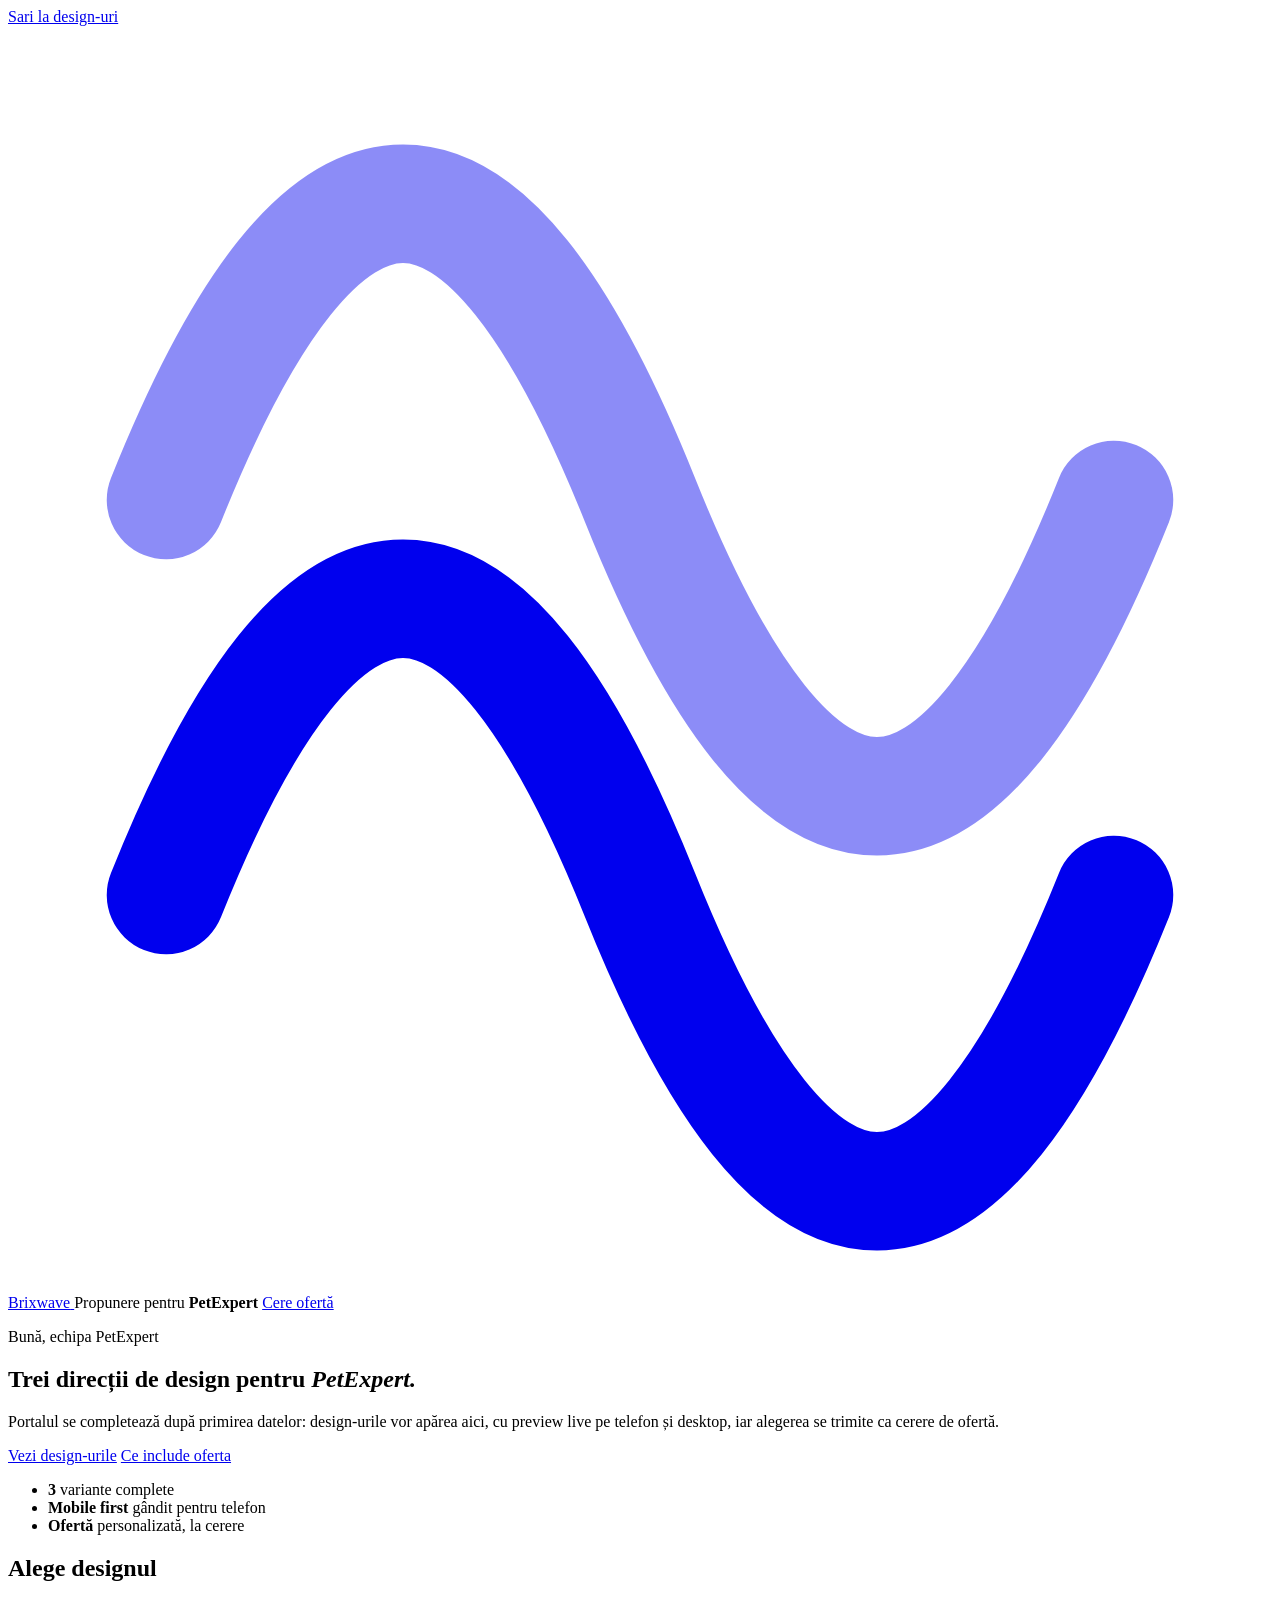
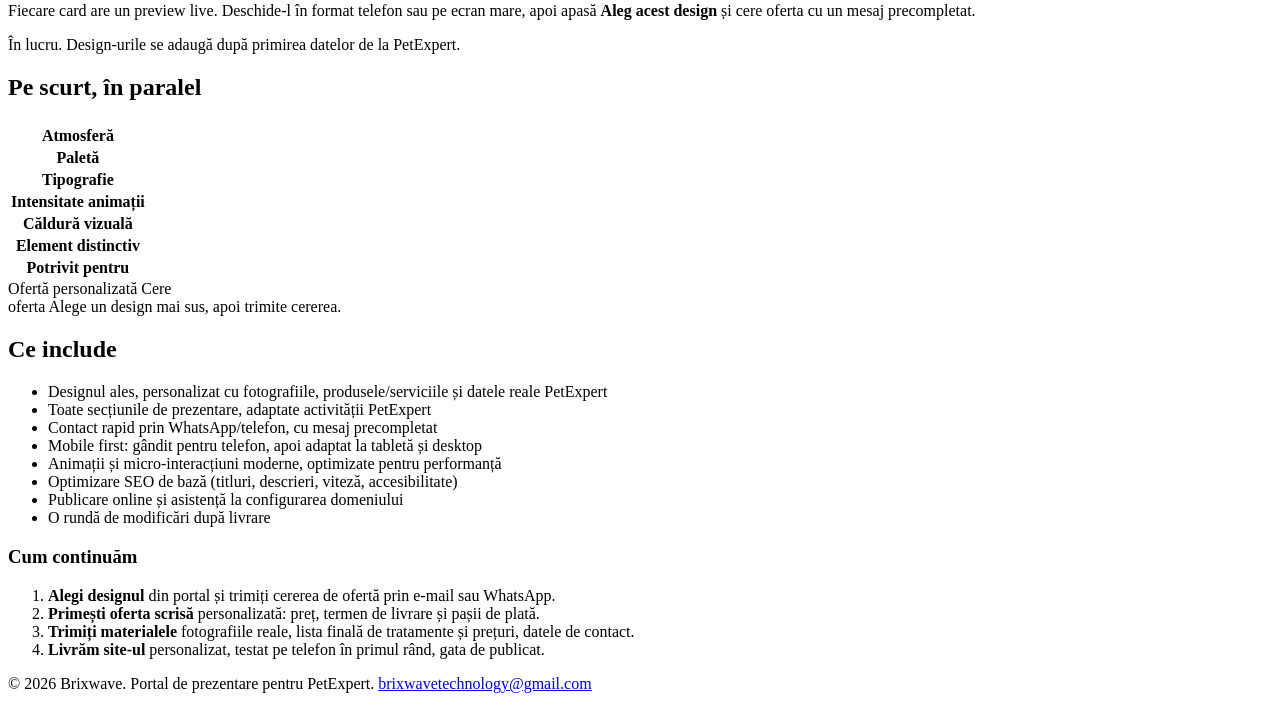
==== index.html @ af864ef1 "Schelet portal Brixwave × PetExpert Co-Authored-By: Claude Fable 5.1 <noreply@anthropic.com> Claude-" ====
<!DOCTYPE html>
<html lang="ro">
<head>
<meta charset="utf-8">
<meta name="viewport" content="width=device-width, initial-scale=1, viewport-fit=cover">
<title>Brixwave × PetExpert — alege designul</title>
<meta name="description" content="Portal Brixwave: propuneri de design pentru site-ul PetExpert. Alege varianta preferată și cere oferta.">
<meta name="theme-color" content="#0b0d12">
<meta name="robots" content="noindex">
<link rel="preconnect" href="https://fonts.googleapis.com">
<link rel="preconnect" href="https://fonts.gstatic.com" crossorigin>
<link href="https://fonts.googleapis.com/css2?family=Syne:wght@500;600;700;800&family=Geist:wght@300;400;500;600&display=swap" rel="stylesheet">
<link rel="stylesheet" href="assets/brixwave.css">
</head>
<body>
<a class="skip" href="#designs">Sari la design-uri</a>

<header class="hdr">
  <a class="logo" href="#" aria-label="Brixwave">
    <svg class="logo__mark" viewBox="0 0 32 32" aria-hidden="true"><path d="M4 22c4-10 8-10 12 0s8 10 12 0" fill="none" stroke="currentColor" stroke-width="3" stroke-linecap="round"/><path d="M4 12c4-10 8-10 12 0s8 10 12 0" fill="none" stroke="currentColor" stroke-width="3" stroke-linecap="round" opacity=".45"/></svg>
    <span>Brixwave</span>
  </a>
  <span class="hdr__for">Propunere pentru <b>PetExpert</b></span>
  <a class="hdr__price" href="#oferta">Cere ofertă</a>
</header>

<main>
  <section class="hero">
    <div class="hero__bg" aria-hidden="true"></div>
    <p class="hero__hello reveal">Bună, echipa PetExpert</p>
    <h1 class="hero__title">
      <span class="lm"><span>Trei direcții de design</span></span>
      <span class="lm"><span>pentru <em>PetExpert.</em></span></span>
    </h1>
    <p class="hero__lead reveal">Portalul se completează după primirea datelor: design-urile vor apărea aici, cu preview live pe telefon și desktop, iar alegerea se trimite ca cerere de ofertă.</p>
    <div class="hero__cta reveal">
      <a class="btn btn--primary" href="#designs">Vezi design-urile</a>
      <a class="btn" href="#oferta">Ce include oferta</a>
    </div>
    <ul class="hero__facts reveal">
      <li><b>3</b> variante complete</li>
      <li><b>Mobile first</b> gândit pentru telefon</li>
      <li><b>Ofertă</b> personalizată, la cerere</li>
    </ul>
  </section>

  <section class="designs" id="designs">
    <div class="sec-head">
      <h2>Alege designul</h2>
      <p>Fiecare card are un preview live. Deschide-l în format telefon sau pe ecran mare, apoi apasă <b>Aleg acest design</b> și cere oferta cu un mesaj precompletat.</p>
    </div>
    <div class="cards" id="cards"></div>
    <p class="designs__note">În lucru. Design-urile se adaugă după primirea datelor de la PetExpert.</p>
  </section>

  <section class="compare" id="comparatie">
    <div class="sec-head">
      <h2>Pe scurt, în paralel</h2>
    </div>
    <div class="table-wrap">
      <table class="tbl" id="compare-table"></table>
    </div>
  </section>

  <section class="offer" id="oferta">
    <div class="offer__card">
      <div class="offer__price">
        <span class="offer__label">Ofertă personalizată</span>
        <span class="offer__amount">Cere<br>oferta</span>
        <span class="offer__hint" id="offer-hint">Alege un design mai sus, apoi trimite cererea.</span>
      </div>
      <div class="offer__body">
        <h2>Ce include</h2>
        <ul class="offer__list" id="includes"></ul>
        <h3>Cum continuăm</h3>
        <ol class="offer__steps" id="steps"></ol>
      </div>
    </div>
  </section>
</main>

<footer class="ftr">
  <span>© <span id="year"></span> Brixwave. Portal de prezentare pentru PetExpert.</span>
  <a id="footer-mail" href="#"></a>
</footer>

<!-- Preview overlay -->
<div class="viewer" id="viewer" hidden role="dialog" aria-modal="true" aria-labelledby="viewer-title">
  <div class="viewer__bar">
    <div class="viewer__title" id="viewer-title"></div>
    <div class="viewer__devices" role="group" aria-label="Dispozitiv">
      <button class="seg is-on" data-device="desktop">Desktop</button>
      <button class="seg" data-device="mobile">Telefon</button>
    </div>
    <div class="viewer__actions">
      <a class="btn btn--sm" id="viewer-open" href="#" target="_blank" rel="noopener">Deschide în tab nou</a>
      <button class="btn btn--sm btn--primary" id="viewer-choose">Aleg acest design</button>
      <button class="iconbtn" id="viewer-close" aria-label="Închide previzualizarea">×</button>
    </div>
  </div>
  <div class="viewer__stage" id="viewer-stage"><iframe id="viewer-frame" title="Previzualizare design"></iframe></div>
</div>

<!-- Choice modal -->
<div class="modal" id="modal" hidden role="dialog" aria-modal="true" aria-labelledby="modal-title">
  <div class="modal__card">
    <button class="iconbtn modal__close" id="modal-close" aria-label="Închide">×</button>
    <p class="modal__kicker-free">Ai ales</p>
    <h2 id="modal-title" class="modal__title"></h2>
    <p class="modal__desc" id="modal-desc"></p>
    <div class="modal__price">
      <span>Următorul pas</span>
      <b>Cere oferta</b>
      <span>Trimite cererea cu designul ales și primești oferta personalizată în cel mai scurt timp.</span>
    </div>
    <ul class="modal__list" id="modal-includes"></ul>
    <div class="modal__actions">
      <a class="btn btn--primary" id="modal-mail" href="#">Cere oferta pe e‑mail</a>
      <a class="btn" id="modal-wa" href="#" target="_blank" rel="noopener">Cere oferta pe WhatsApp</a>
    </div>
    <p class="modal__foot">Mesajul se completează automat cu designul ales. Poți schimba oricând alegerea înainte de a trimite cererea.</p>
  </div>
</div>

<script src="assets/brixwave.js"></script>
</body>
</html>
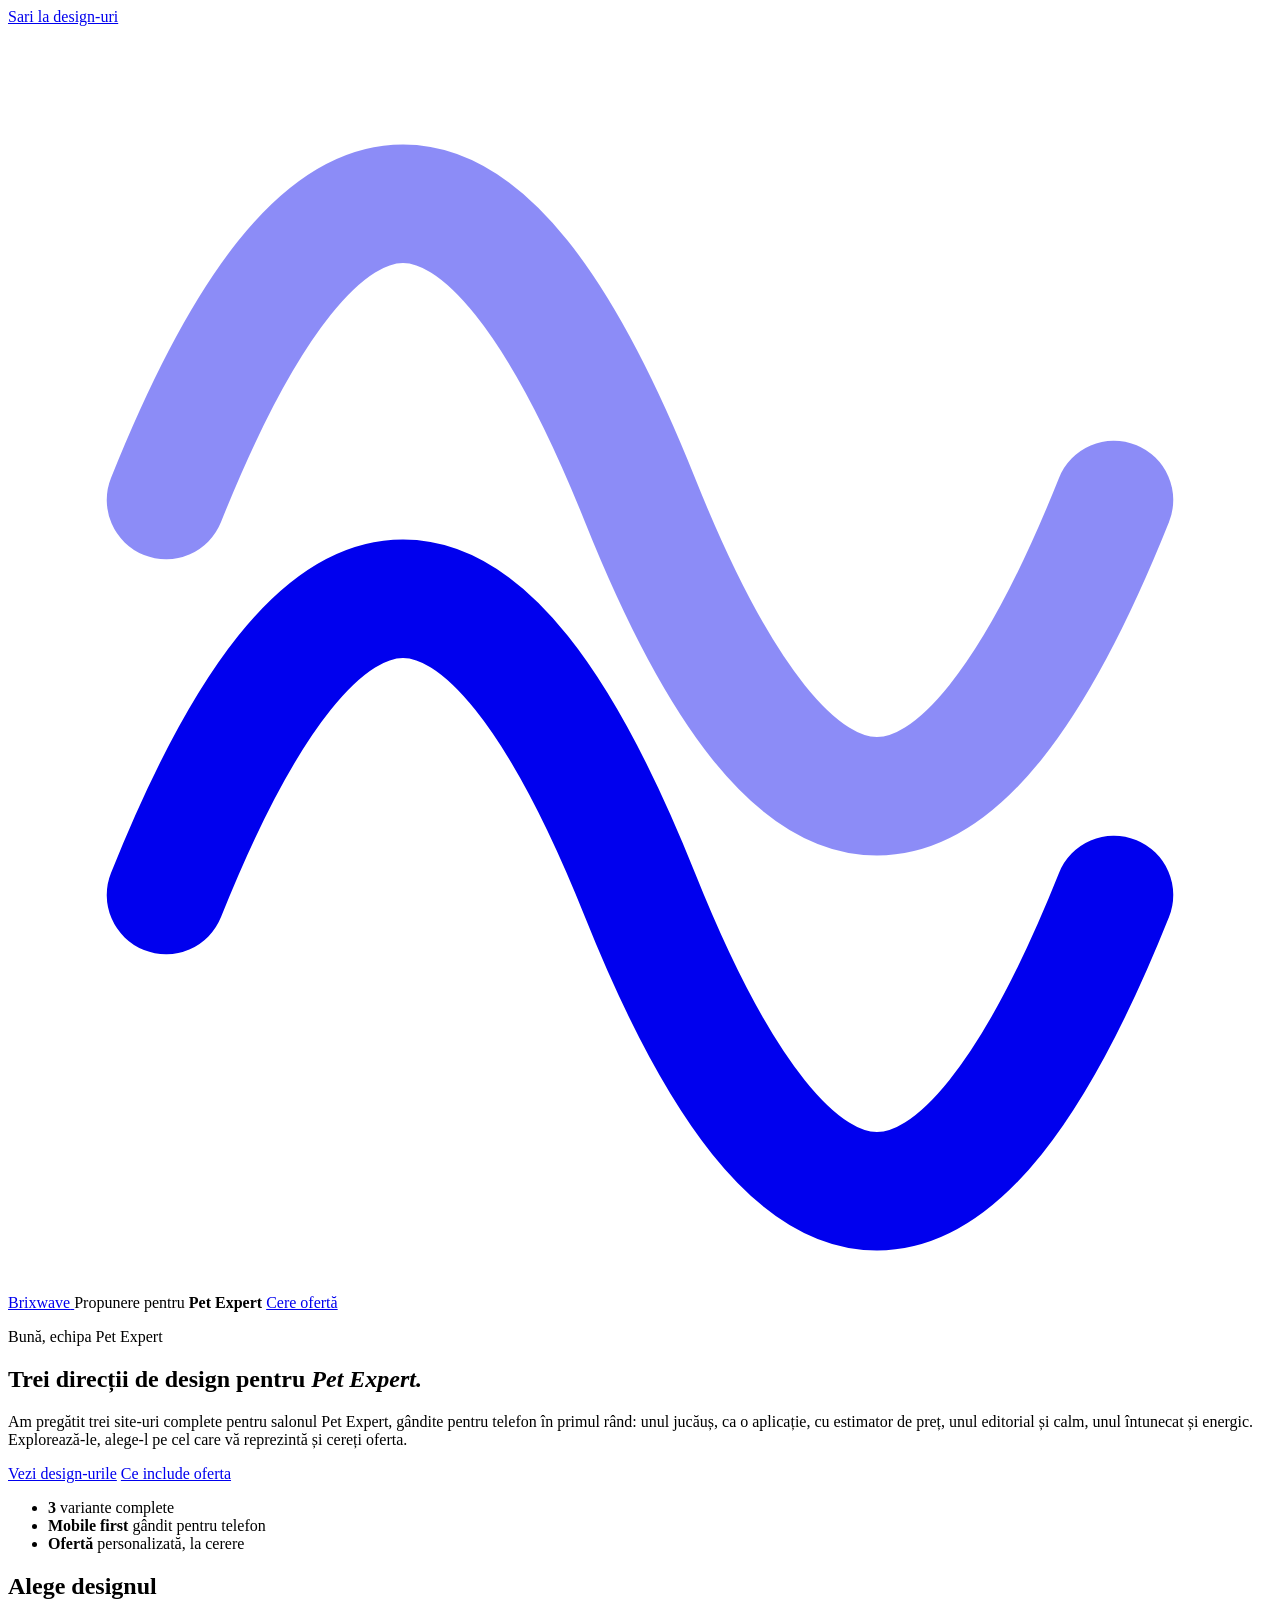
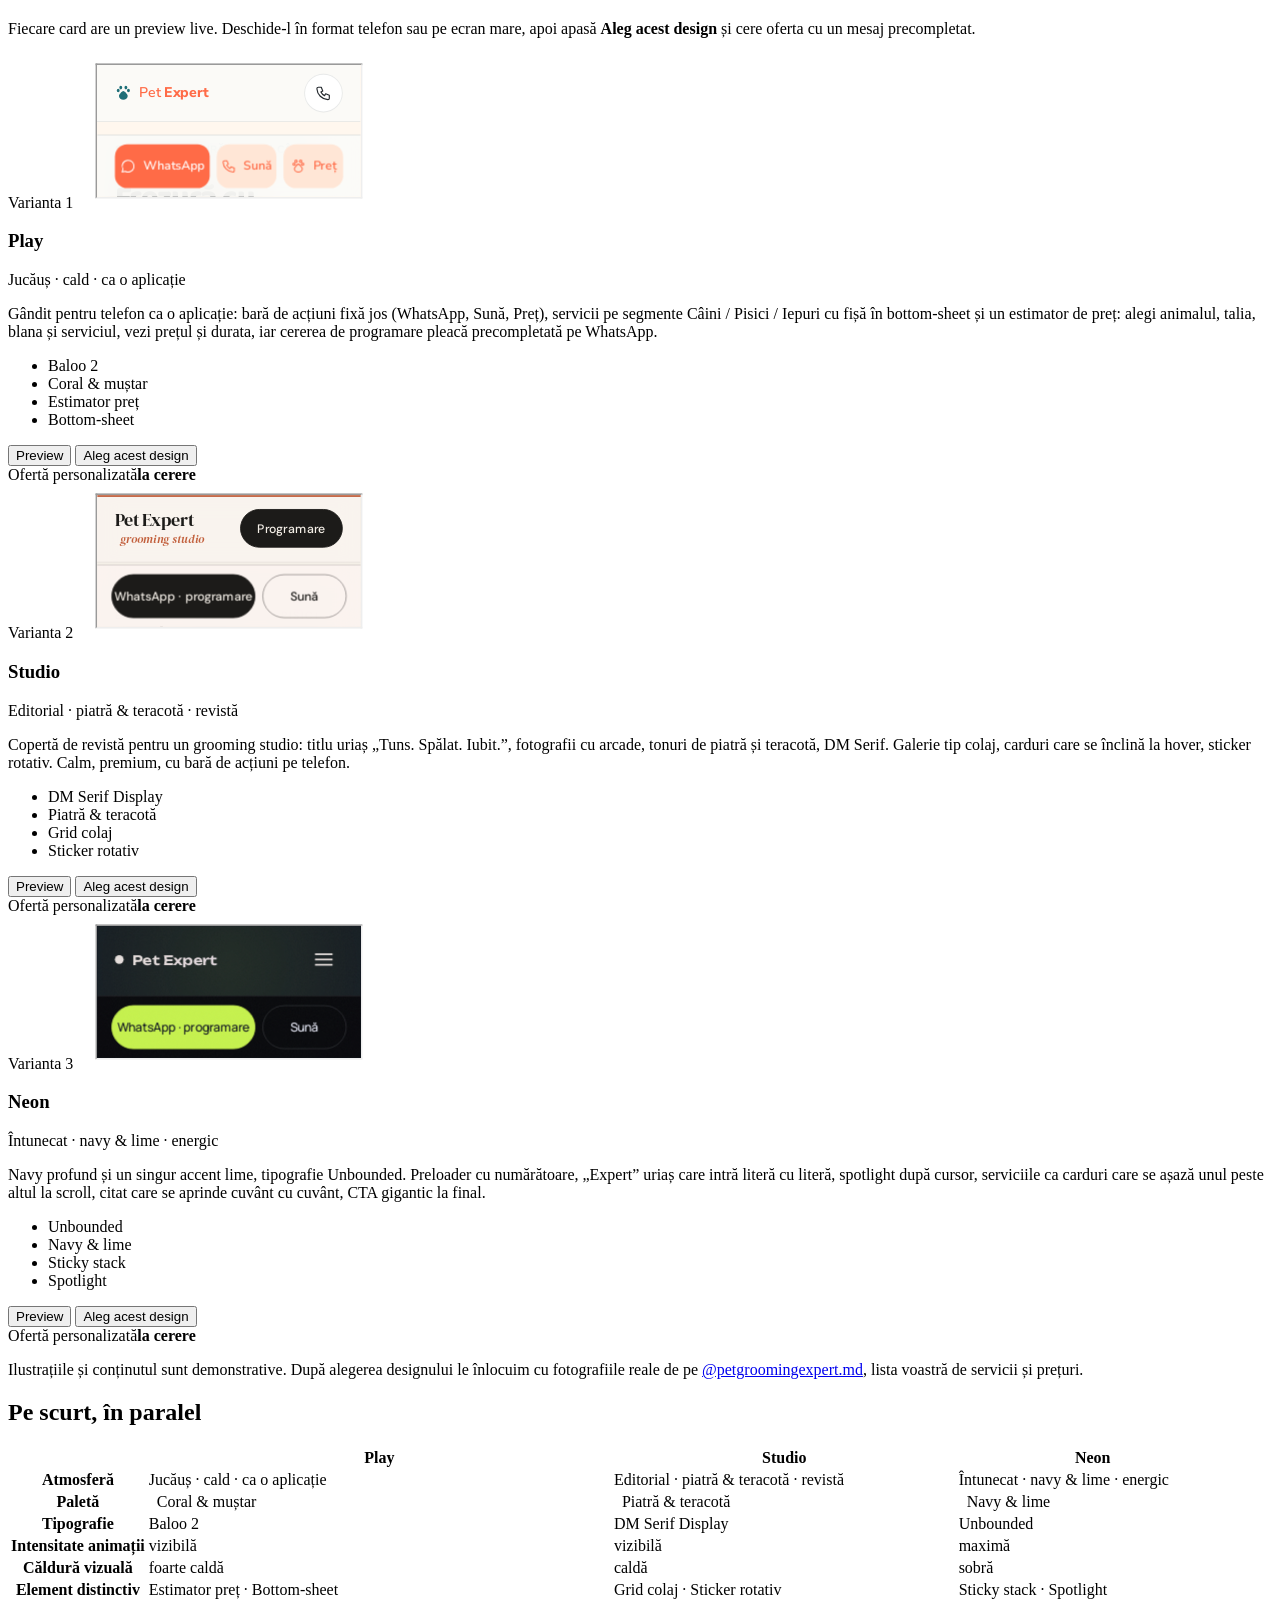
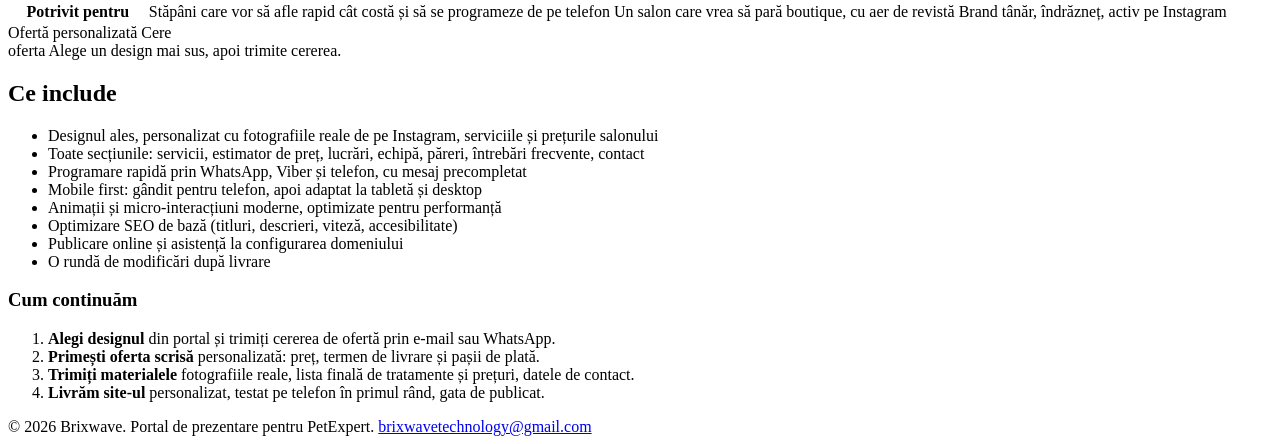
==== commit e3485529: "Portal Brixwave × Pet Expert cu 3 design-uri mobile-first - shared/petexpert-data.js: date de pe Ins" ====
--- a/index.html
+++ b/index.html
@@ -3,7 +3,7 @@
 <head>
 <meta charset="utf-8">
 <meta name="viewport" content="width=device-width, initial-scale=1, viewport-fit=cover">
-<title>Brixwave × PetExpert — alege designul</title>
+<title>Brixwave × Pet Expert — alege designul</title>
 <meta name="description" content="Portal Brixwave: propuneri de design pentru site-ul PetExpert. Alege varianta preferată și cere oferta.">
 <meta name="theme-color" content="#0b0d12">
 <meta name="robots" content="noindex">
@@ -20,19 +20,19 @@
     <svg class="logo__mark" viewBox="0 0 32 32" aria-hidden="true"><path d="M4 22c4-10 8-10 12 0s8 10 12 0" fill="none" stroke="currentColor" stroke-width="3" stroke-linecap="round"/><path d="M4 12c4-10 8-10 12 0s8 10 12 0" fill="none" stroke="currentColor" stroke-width="3" stroke-linecap="round" opacity=".45"/></svg>
     <span>Brixwave</span>
   </a>
-  <span class="hdr__for">Propunere pentru <b>PetExpert</b></span>
+  <span class="hdr__for">Propunere pentru <b>Pet Expert</b></span>
   <a class="hdr__price" href="#oferta">Cere ofertă</a>
 </header>
 
 <main>
   <section class="hero">
     <div class="hero__bg" aria-hidden="true"></div>
-    <p class="hero__hello reveal">Bună, echipa PetExpert</p>
+    <p class="hero__hello reveal">Bună, echipa Pet Expert</p>
     <h1 class="hero__title">
       <span class="lm"><span>Trei direcții de design</span></span>
-      <span class="lm"><span>pentru <em>PetExpert.</em></span></span>
+      <span class="lm"><span>pentru <em>Pet Expert.</em></span></span>
     </h1>
-    <p class="hero__lead reveal">Portalul se completează după primirea datelor: design-urile vor apărea aici, cu preview live pe telefon și desktop, iar alegerea se trimite ca cerere de ofertă.</p>
+    <p class="hero__lead reveal">Am pregătit trei site-uri complete pentru salonul Pet Expert, gândite pentru telefon în primul rând: unul jucăuș, ca o aplicație, cu estimator de preț, unul editorial și calm, unul întunecat și energic. Explorează-le, alege-l pe cel care vă reprezintă și cereți oferta.</p>
     <div class="hero__cta reveal">
       <a class="btn btn--primary" href="#designs">Vezi design-urile</a>
       <a class="btn" href="#oferta">Ce include oferta</a>
@@ -50,7 +50,7 @@
       <p>Fiecare card are un preview live. Deschide-l în format telefon sau pe ecran mare, apoi apasă <b>Aleg acest design</b> și cere oferta cu un mesaj precompletat.</p>
     </div>
     <div class="cards" id="cards"></div>
-    <p class="designs__note">În lucru. Design-urile se adaugă după primirea datelor de la PetExpert.</p>
+    <p class="designs__note">Ilustrațiile și conținutul sunt demonstrative. După alegerea designului le înlocuim cu fotografiile reale de pe <a href="https://www.instagram.com/petgroomingexpert.md/" target="_blank" rel="noopener">@petgroomingexpert.md</a>, lista voastră de servicii și prețuri.</p>
   </section>
 
   <section class="compare" id="comparatie">
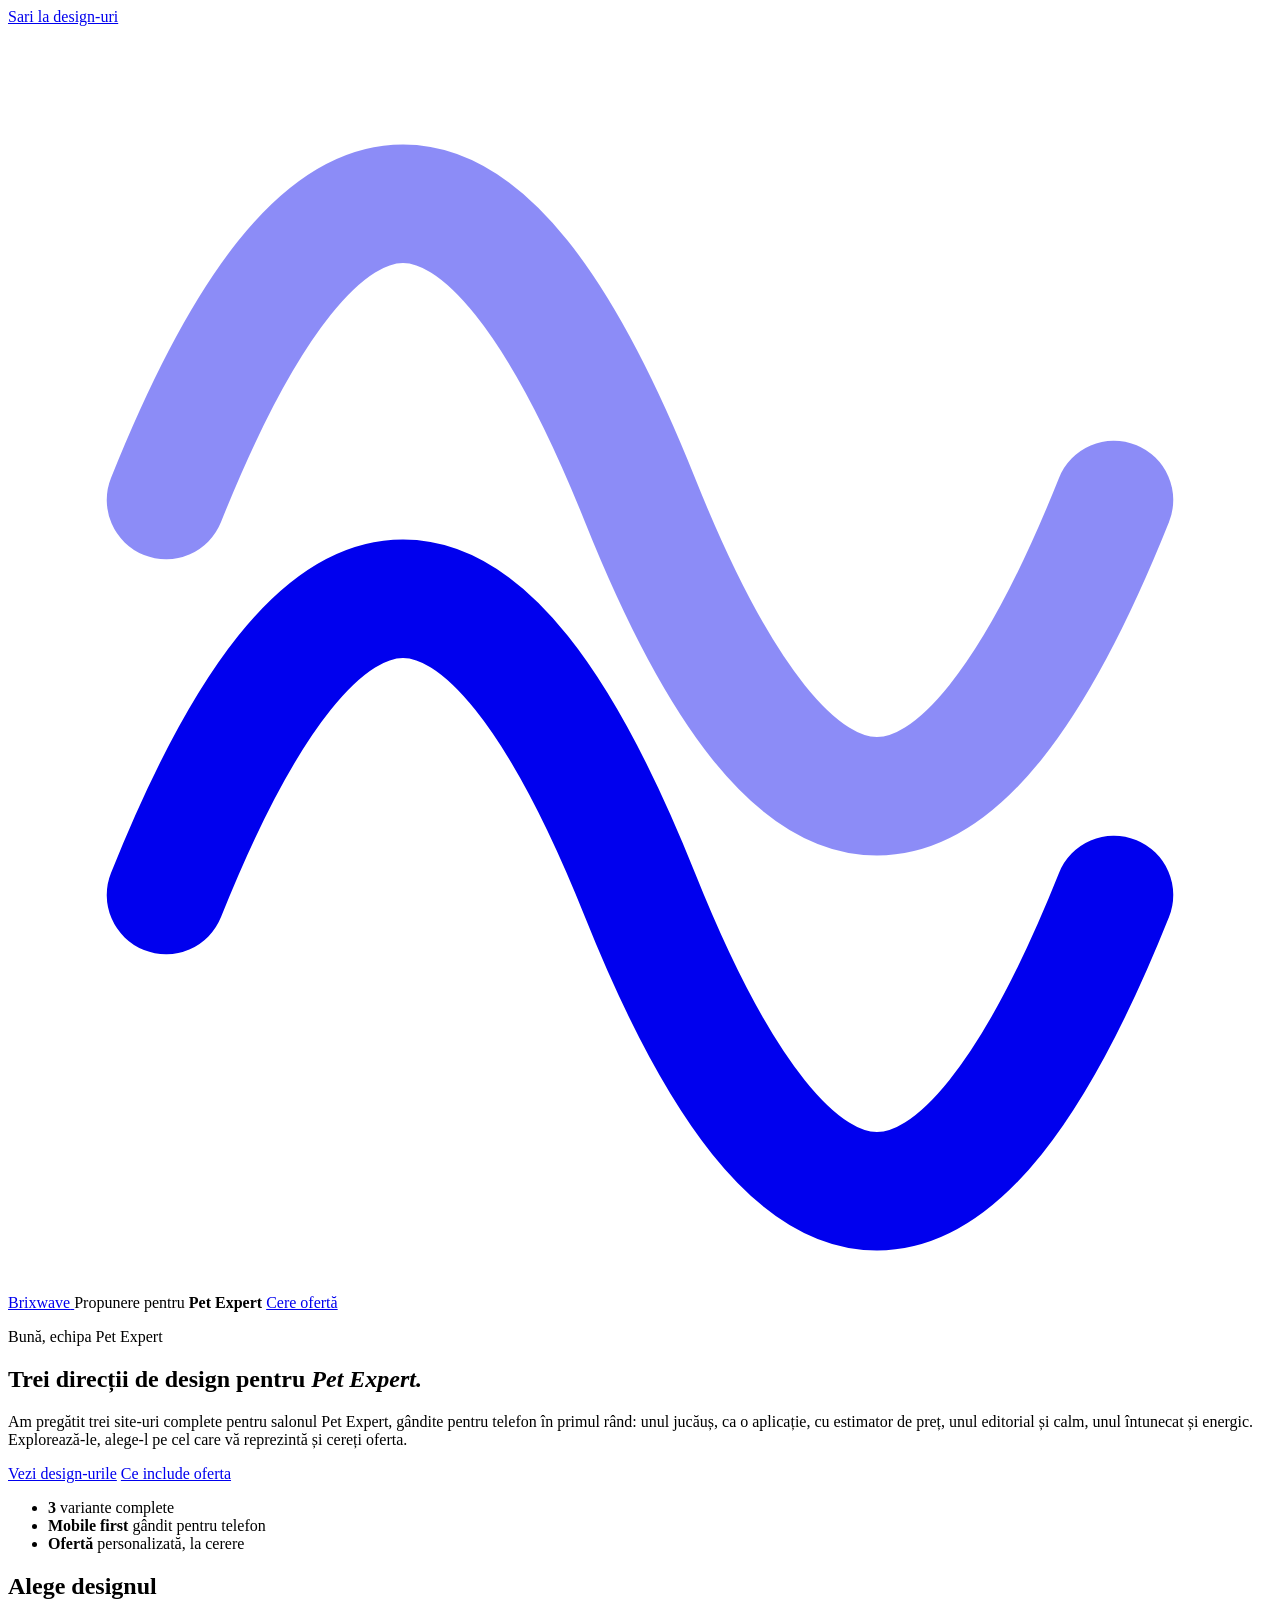
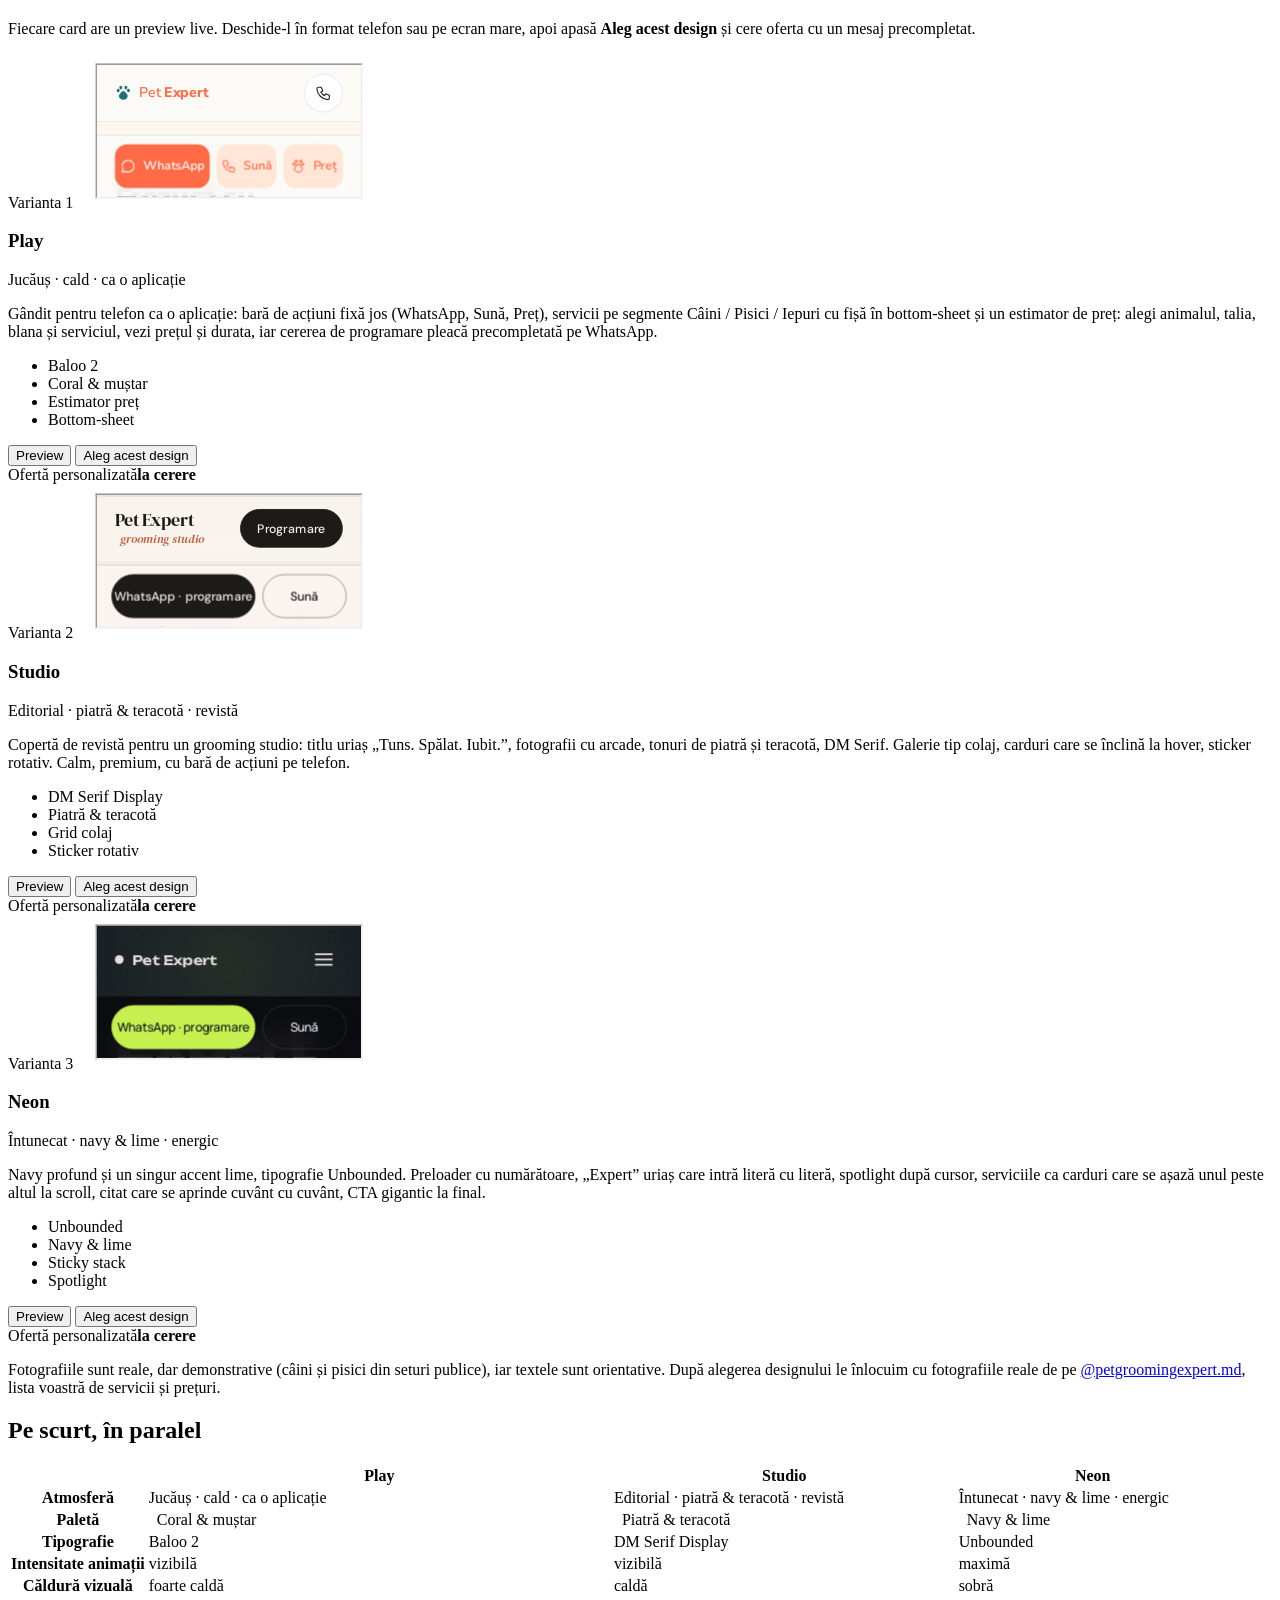
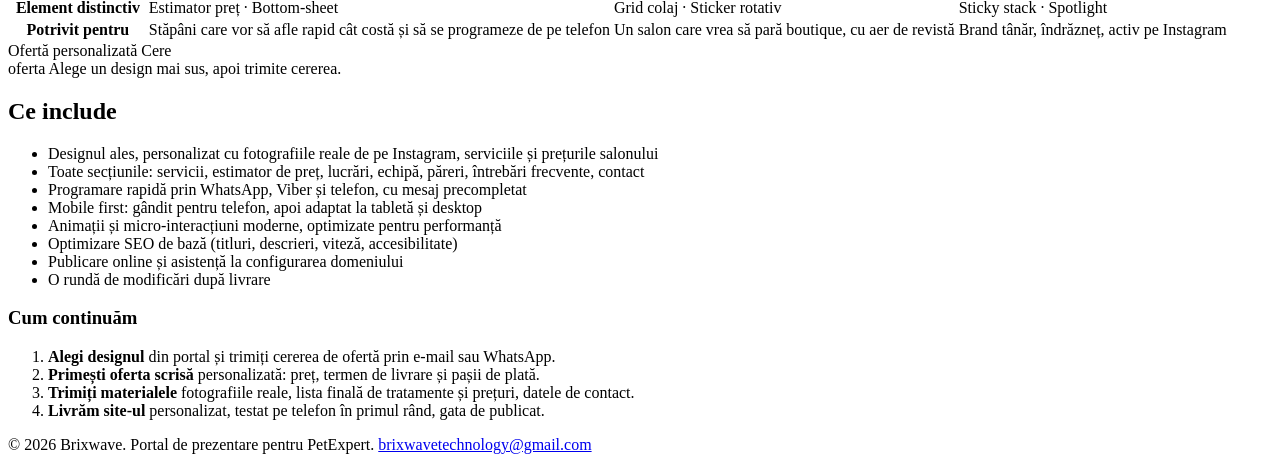
==== commit cd437484: "Fotografii reale de câini și pisici în locul ilustrațiilor Set de 14 fotografii din imagini de test " ====
--- a/index.html
+++ b/index.html
@@ -50,7 +50,7 @@
       <p>Fiecare card are un preview live. Deschide-l în format telefon sau pe ecran mare, apoi apasă <b>Aleg acest design</b> și cere oferta cu un mesaj precompletat.</p>
     </div>
     <div class="cards" id="cards"></div>
-    <p class="designs__note">Ilustrațiile și conținutul sunt demonstrative. După alegerea designului le înlocuim cu fotografiile reale de pe <a href="https://www.instagram.com/petgroomingexpert.md/" target="_blank" rel="noopener">@petgroomingexpert.md</a>, lista voastră de servicii și prețuri.</p>
+    <p class="designs__note">Fotografiile sunt reale, dar demonstrative (câini și pisici din seturi publice), iar textele sunt orientative. După alegerea designului le înlocuim cu fotografiile reale de pe <a href="https://www.instagram.com/petgroomingexpert.md/" target="_blank" rel="noopener">@petgroomingexpert.md</a>, lista voastră de servicii și prețuri.</p>
   </section>
 
   <section class="compare" id="comparatie">
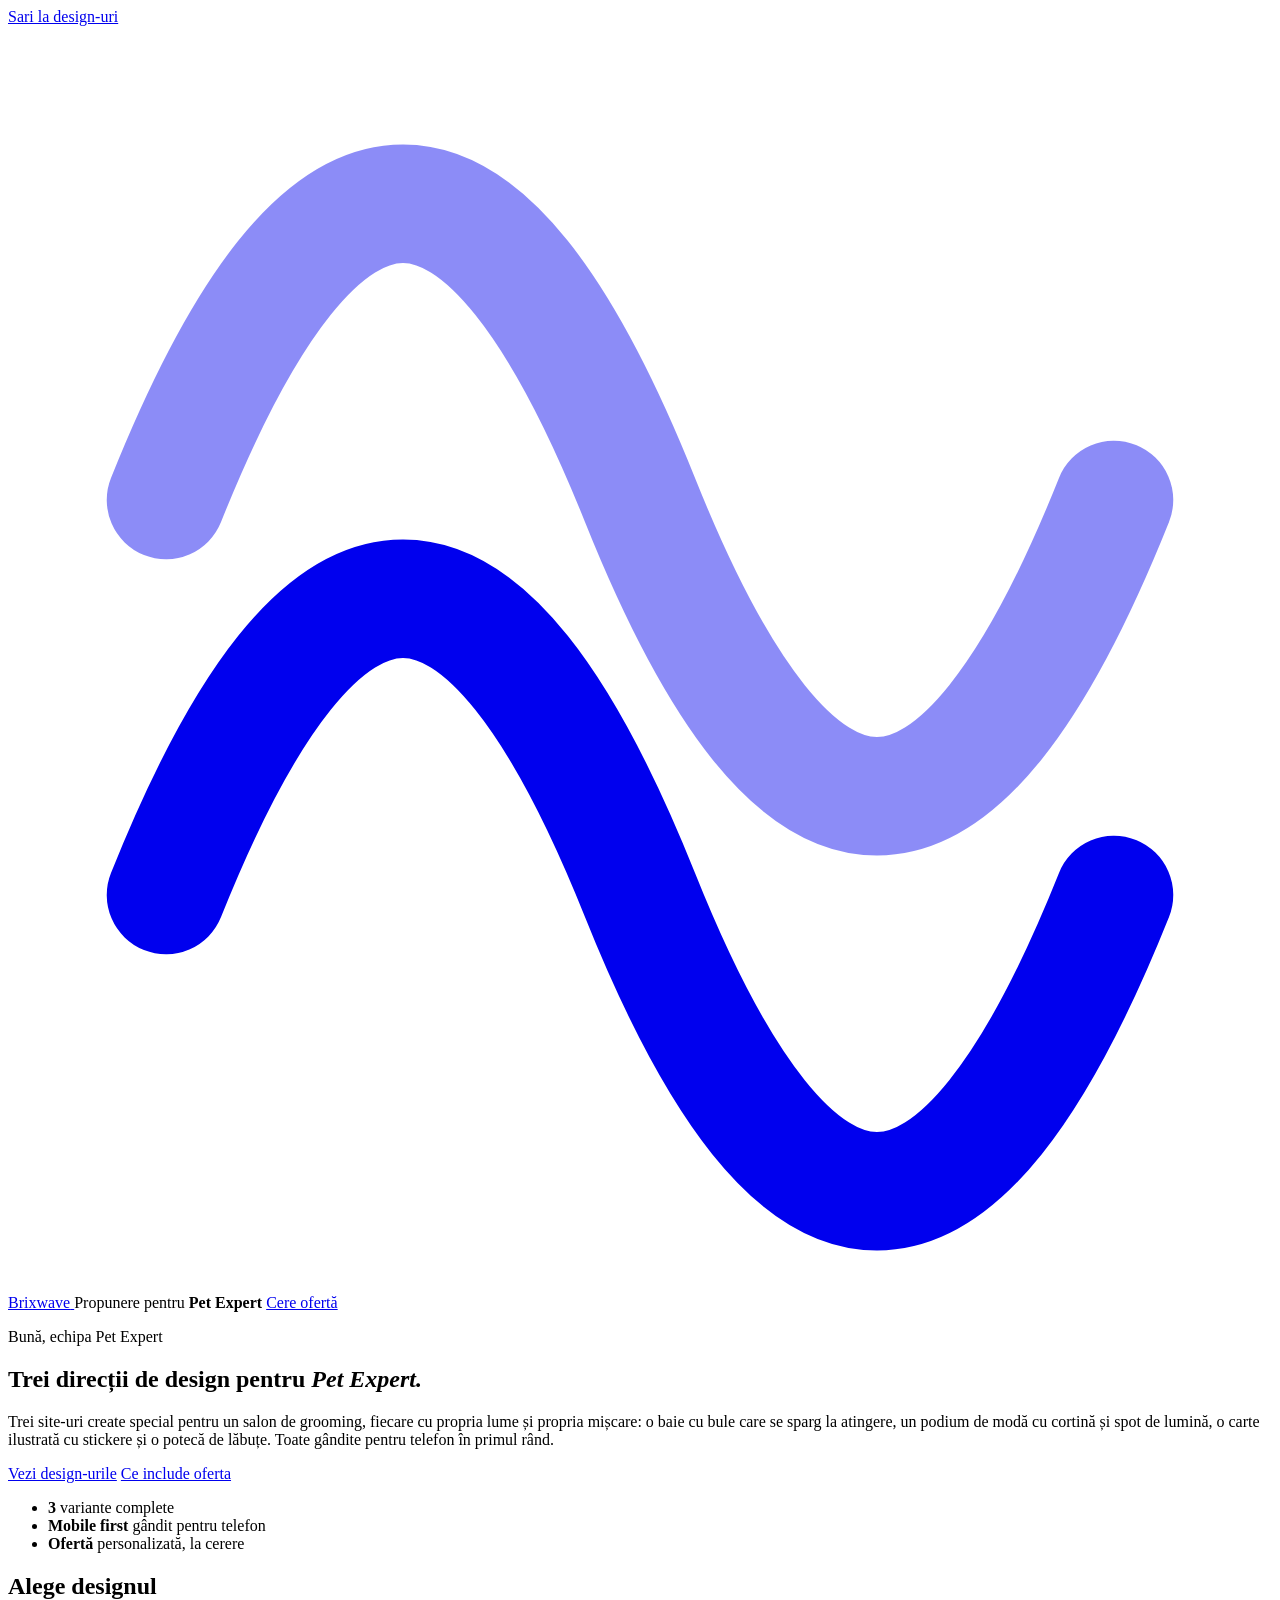
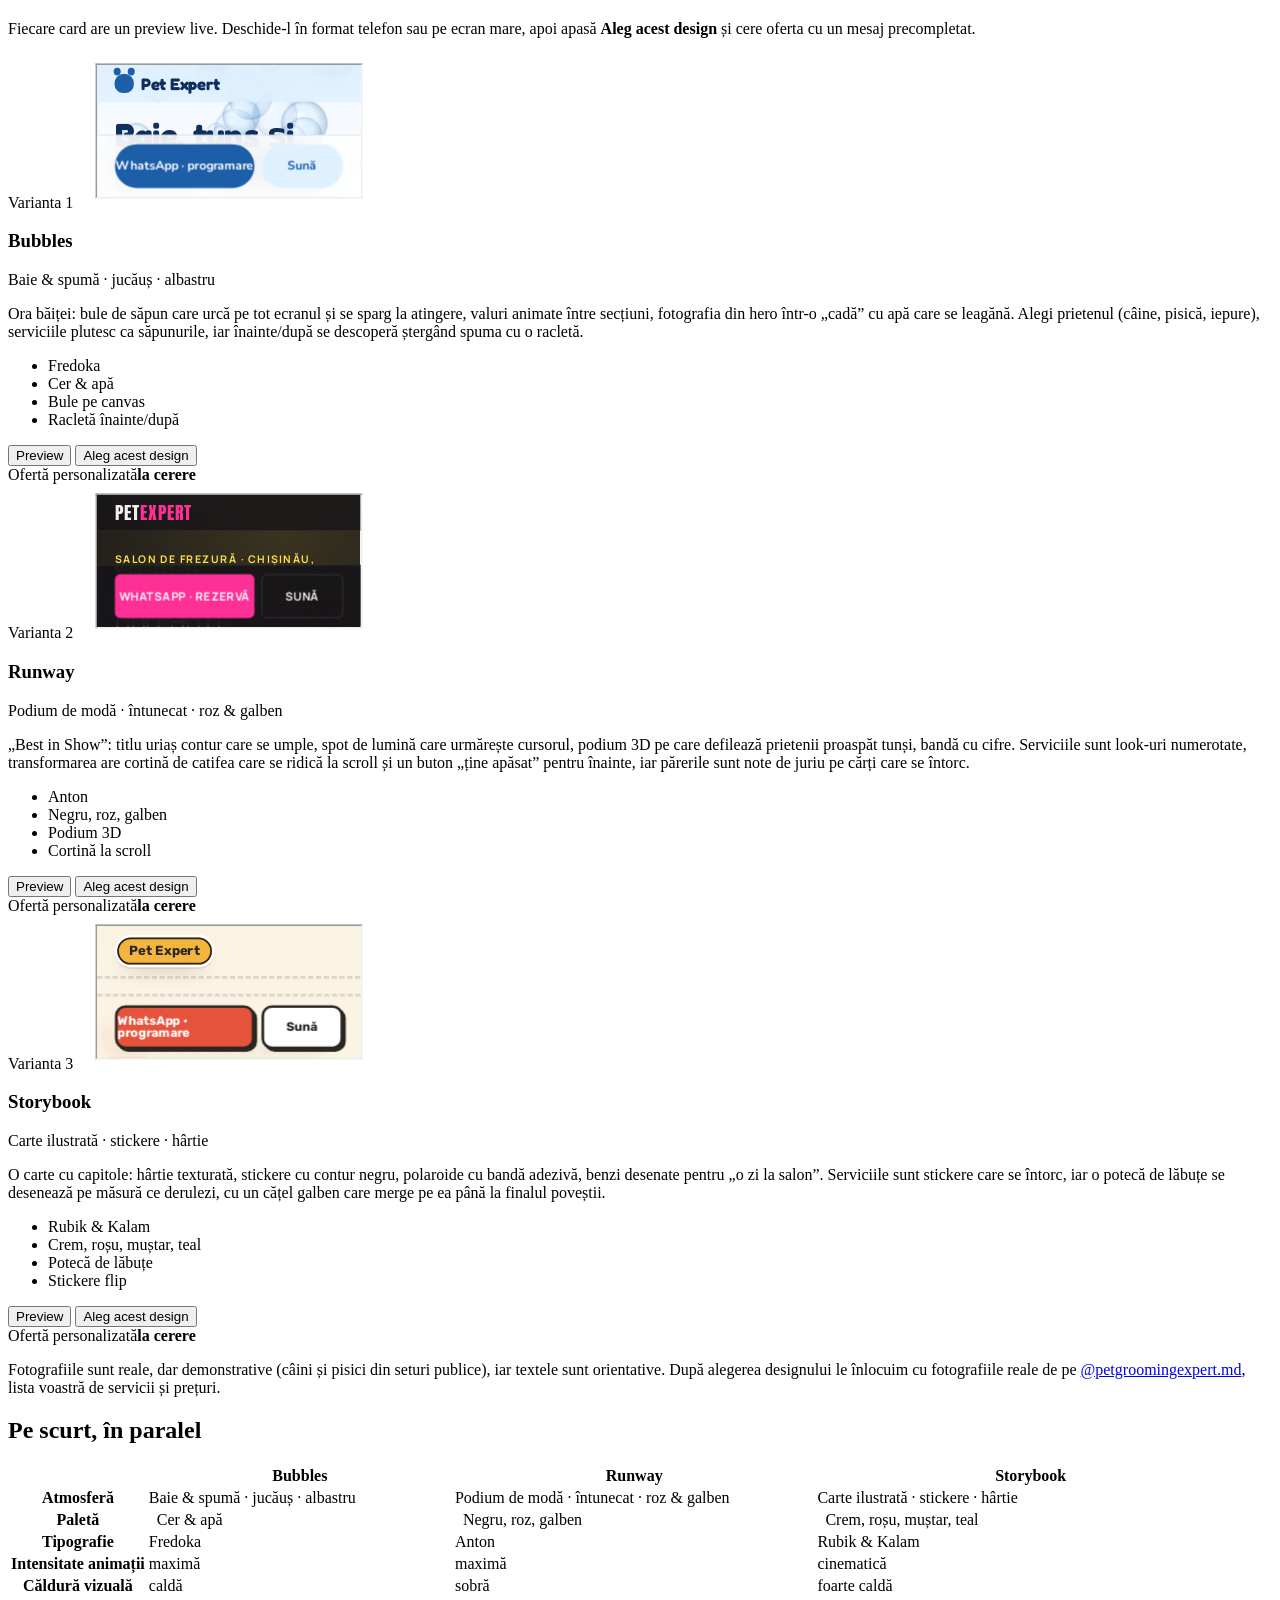
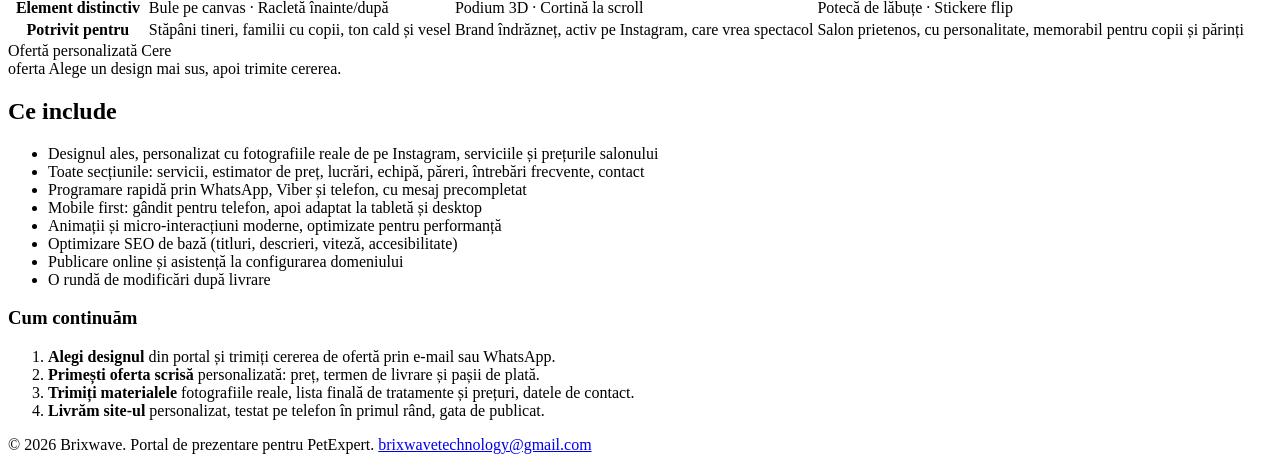
==== commit f847d254: "Trei design-uri noi create special pentru Pet Expert - 01-bubbles: baie & spumă; bule de săpun pe ca" ====
--- a/index.html
+++ b/index.html
@@ -32,7 +32,7 @@
       <span class="lm"><span>Trei direcții de design</span></span>
       <span class="lm"><span>pentru <em>Pet Expert.</em></span></span>
     </h1>
-    <p class="hero__lead reveal">Am pregătit trei site-uri complete pentru salonul Pet Expert, gândite pentru telefon în primul rând: unul jucăuș, ca o aplicație, cu estimator de preț, unul editorial și calm, unul întunecat și energic. Explorează-le, alege-l pe cel care vă reprezintă și cereți oferta.</p>
+    <p class="hero__lead reveal">Trei site-uri create special pentru un salon de grooming, fiecare cu propria lume și propria mișcare: o baie cu bule care se sparg la atingere, un podium de modă cu cortină și spot de lumină, o carte ilustrată cu stickere și o potecă de lăbuțe. Toate gândite pentru telefon în primul rând.</p>
     <div class="hero__cta reveal">
       <a class="btn btn--primary" href="#designs">Vezi design-urile</a>
       <a class="btn" href="#oferta">Ce include oferta</a>
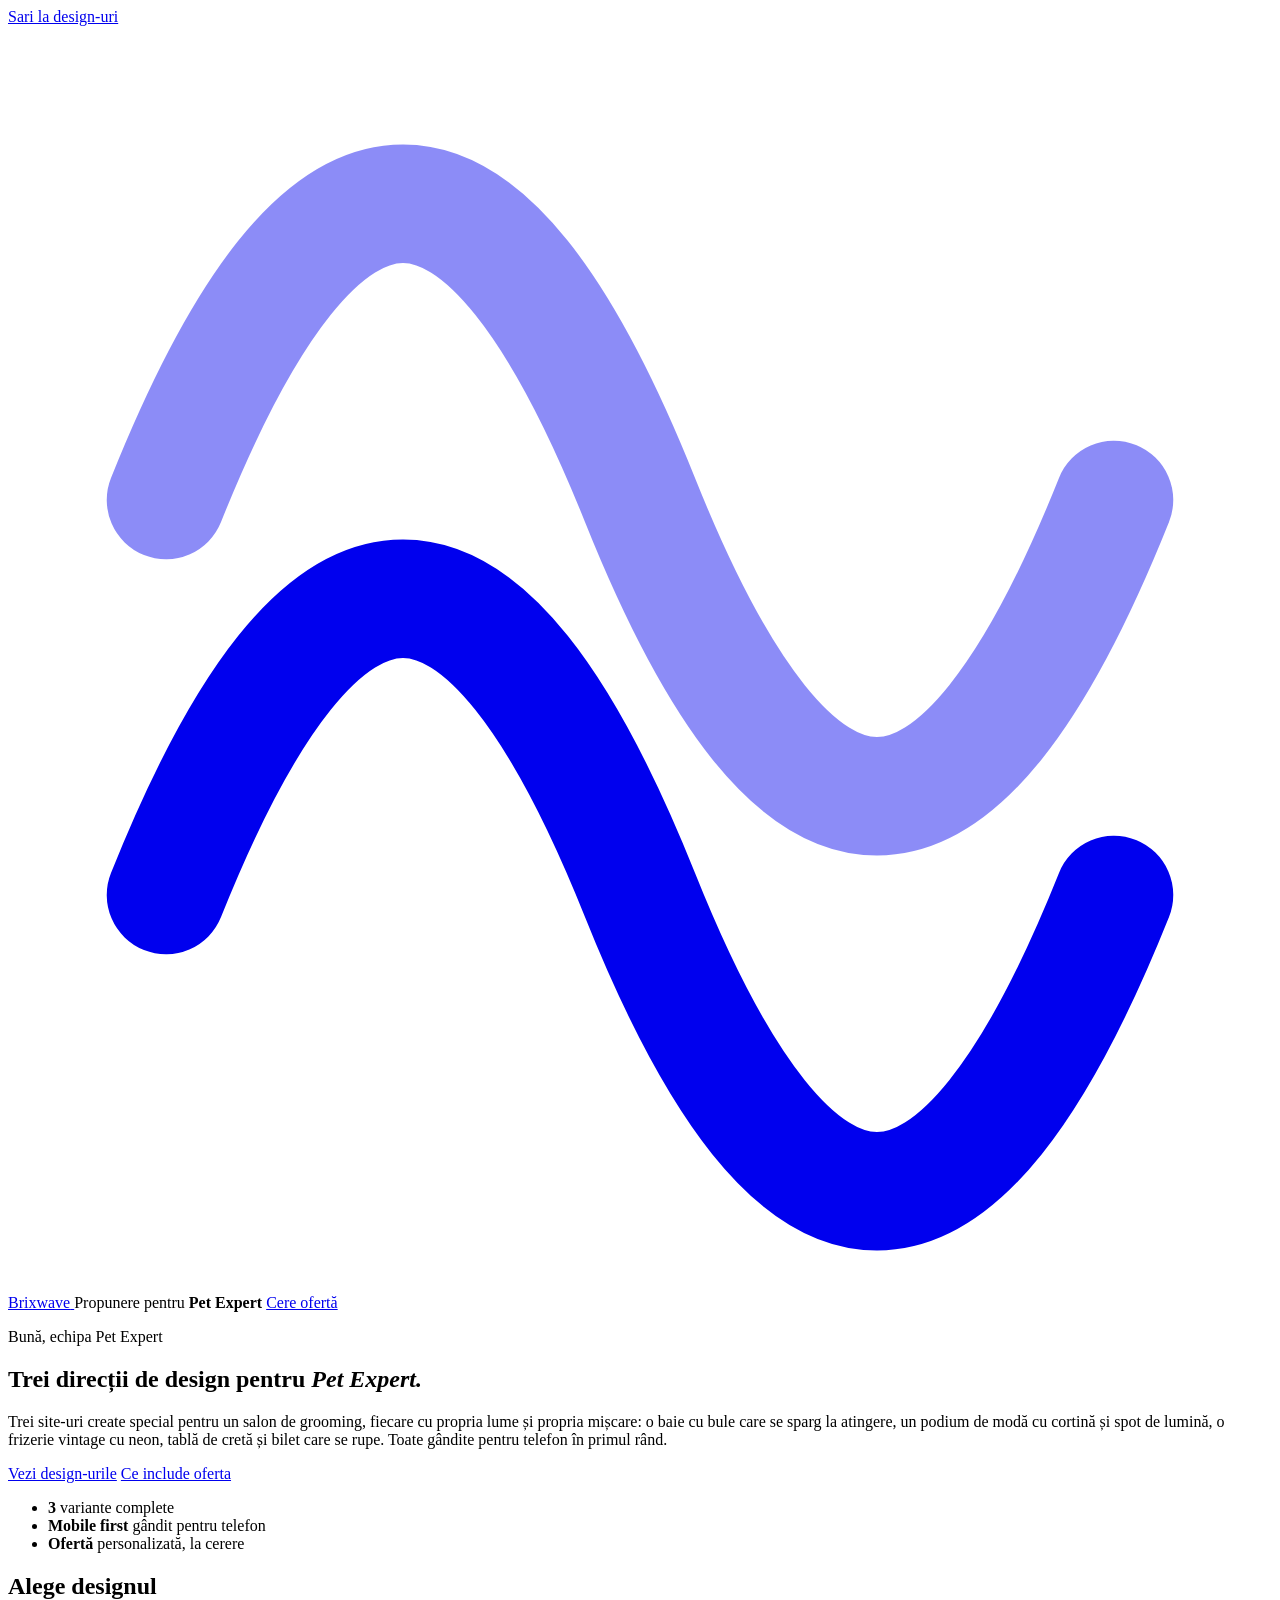
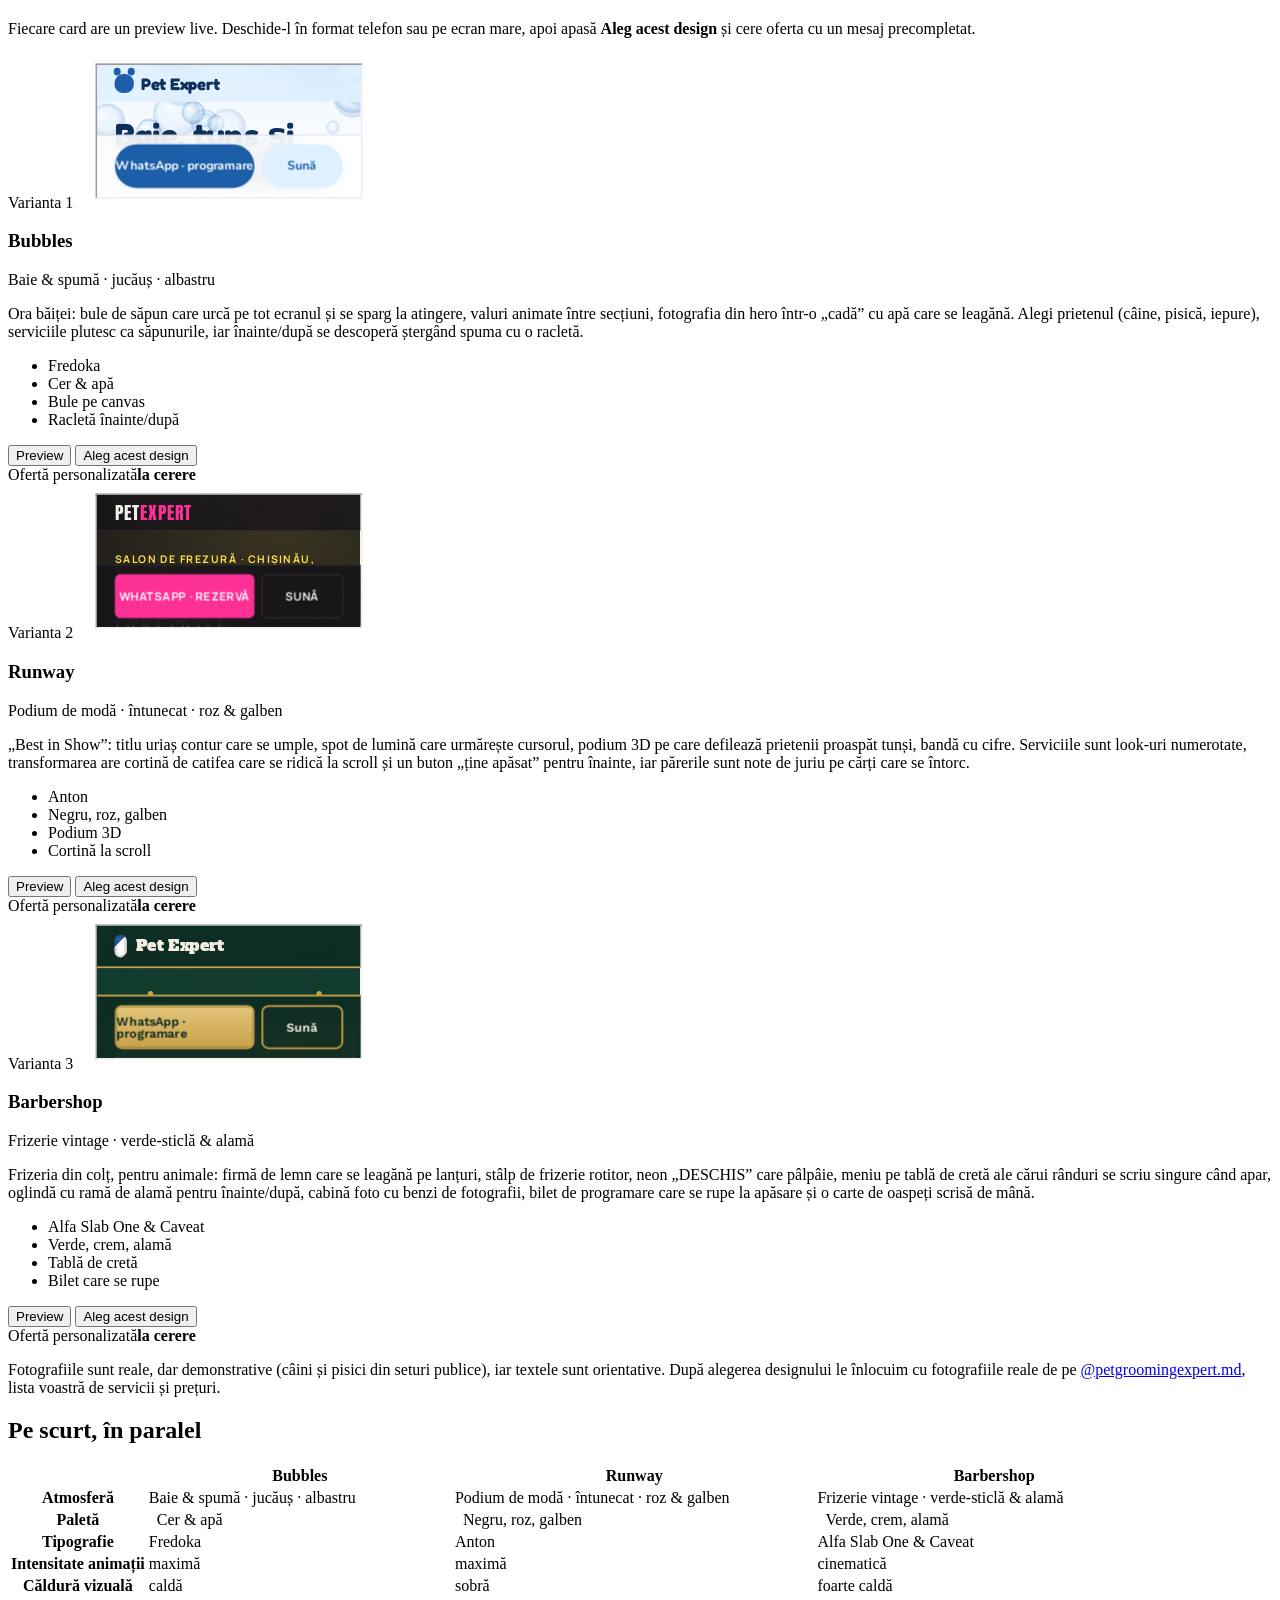
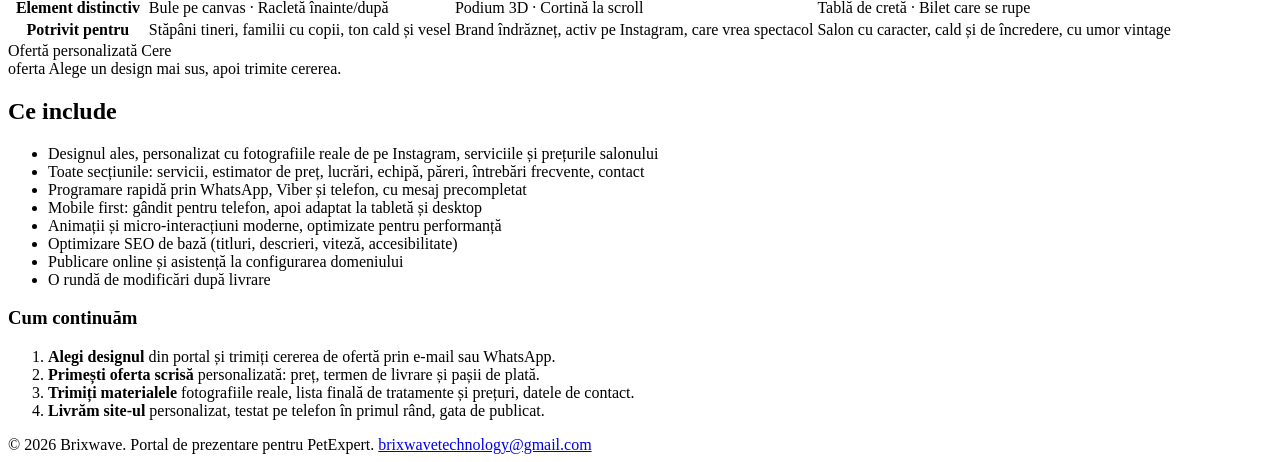
==== commit 77858061: "V3 nou: Barbershop, frizerie vintage pentru animale (înlocuiește Storybook) Firmă de lemn care se le" ====
--- a/index.html
+++ b/index.html
@@ -32,7 +32,7 @@
       <span class="lm"><span>Trei direcții de design</span></span>
       <span class="lm"><span>pentru <em>Pet Expert.</em></span></span>
     </h1>
-    <p class="hero__lead reveal">Trei site-uri create special pentru un salon de grooming, fiecare cu propria lume și propria mișcare: o baie cu bule care se sparg la atingere, un podium de modă cu cortină și spot de lumină, o carte ilustrată cu stickere și o potecă de lăbuțe. Toate gândite pentru telefon în primul rând.</p>
+    <p class="hero__lead reveal">Trei site-uri create special pentru un salon de grooming, fiecare cu propria lume și propria mișcare: o baie cu bule care se sparg la atingere, un podium de modă cu cortină și spot de lumină, o frizerie vintage cu neon, tablă de cretă și bilet care se rupe. Toate gândite pentru telefon în primul rând.</p>
     <div class="hero__cta reveal">
       <a class="btn btn--primary" href="#designs">Vezi design-urile</a>
       <a class="btn" href="#oferta">Ce include oferta</a>
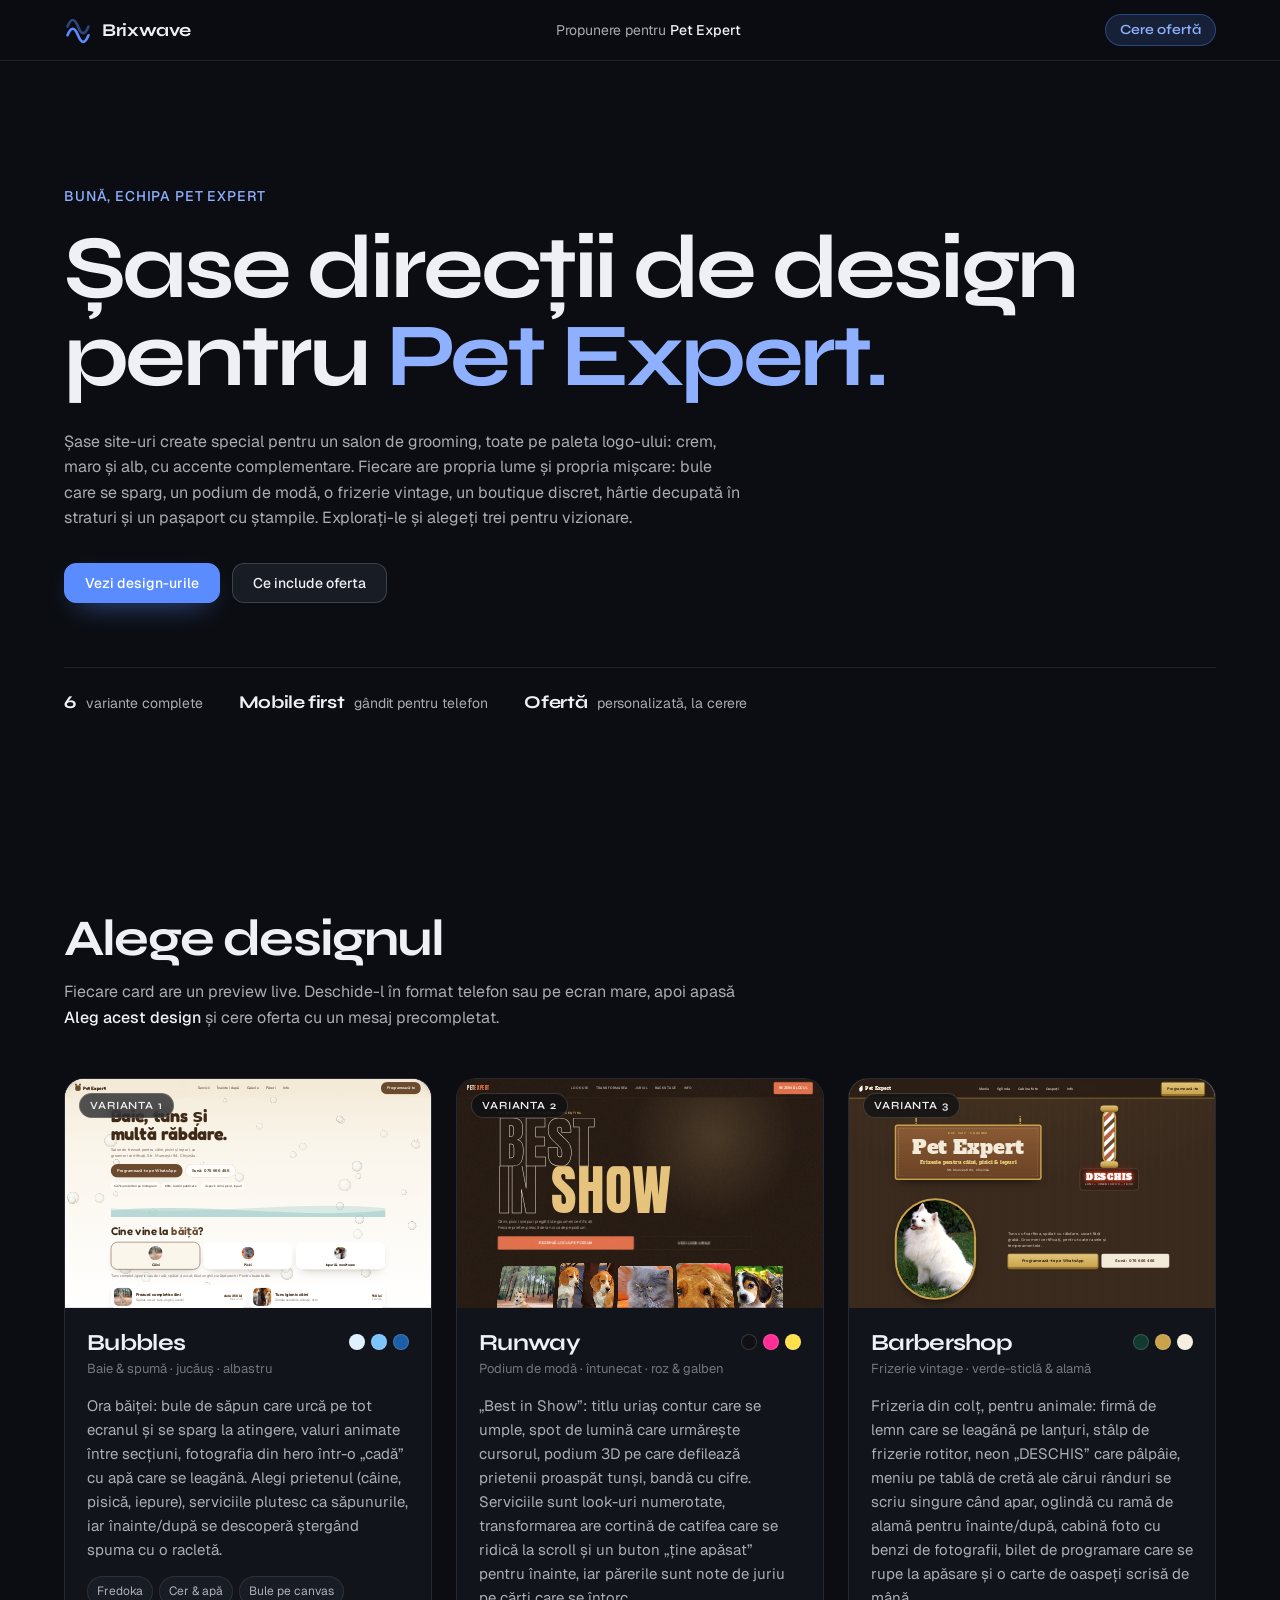
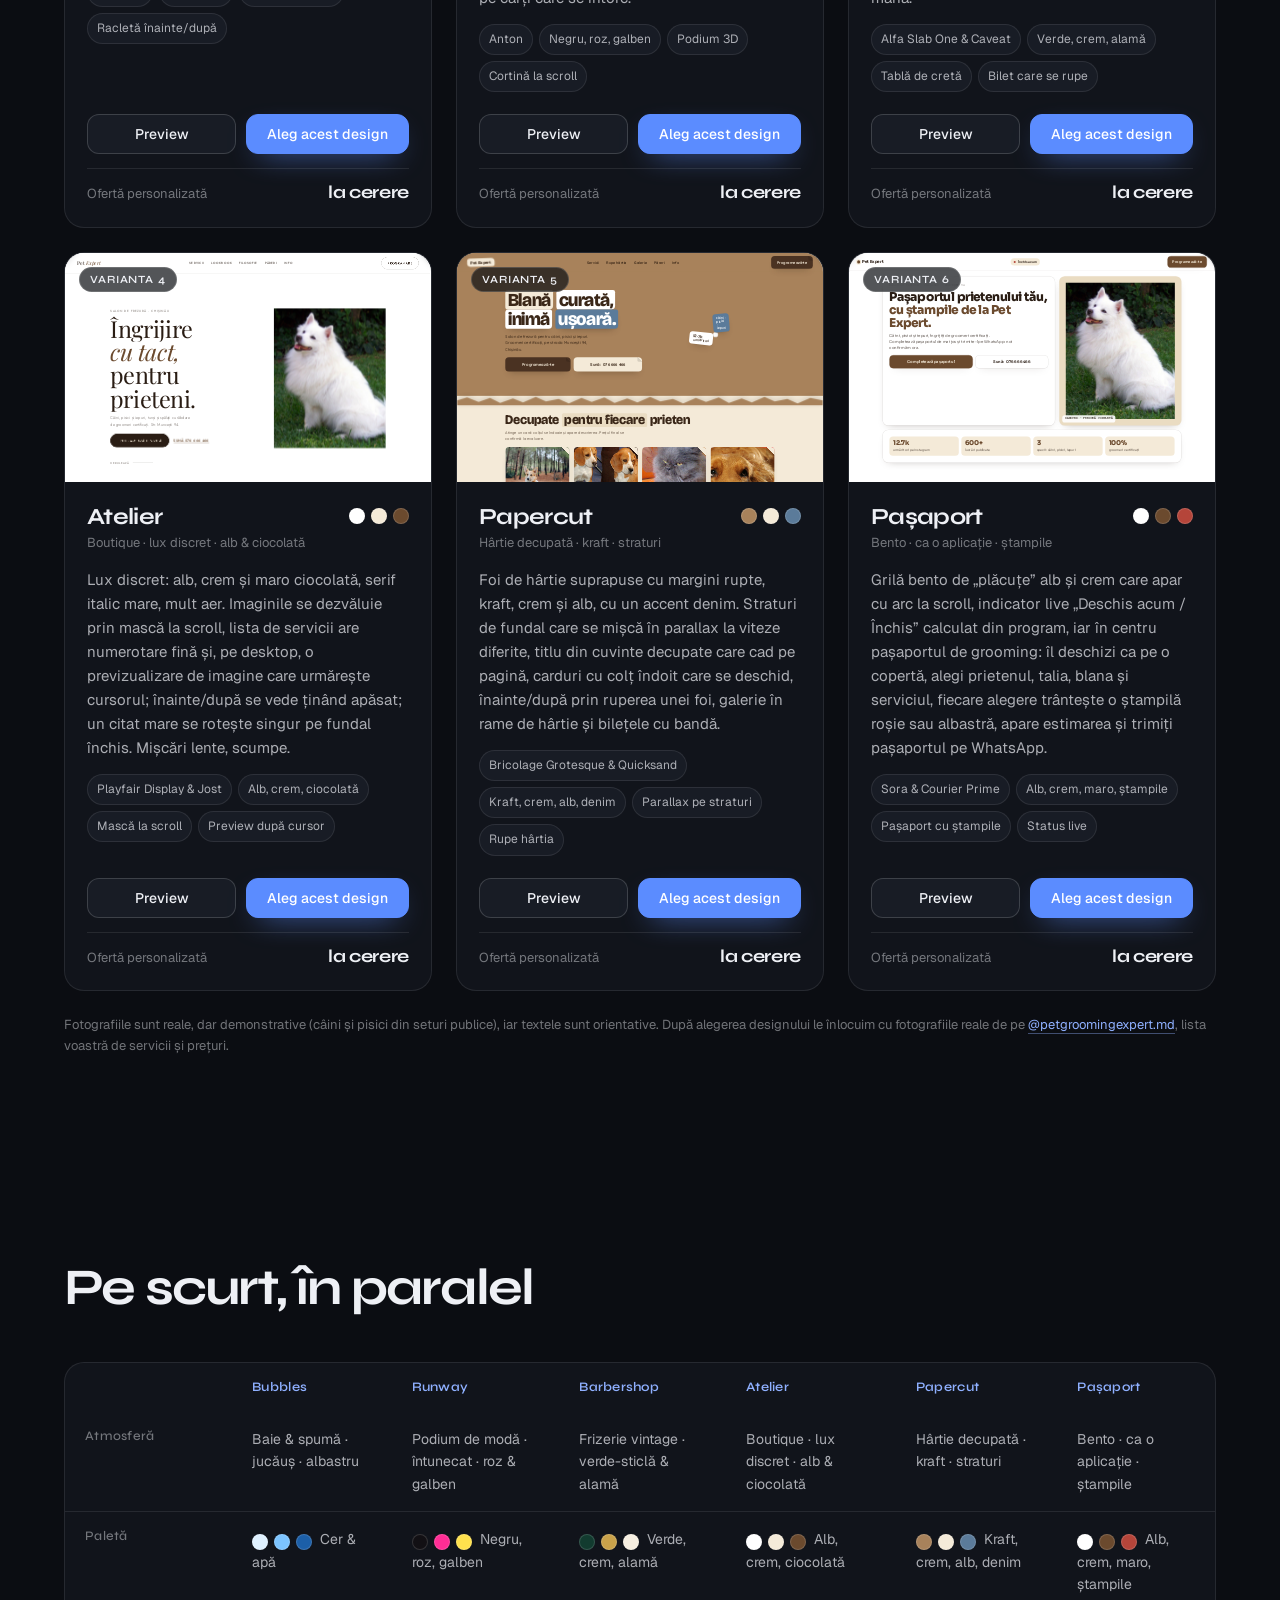
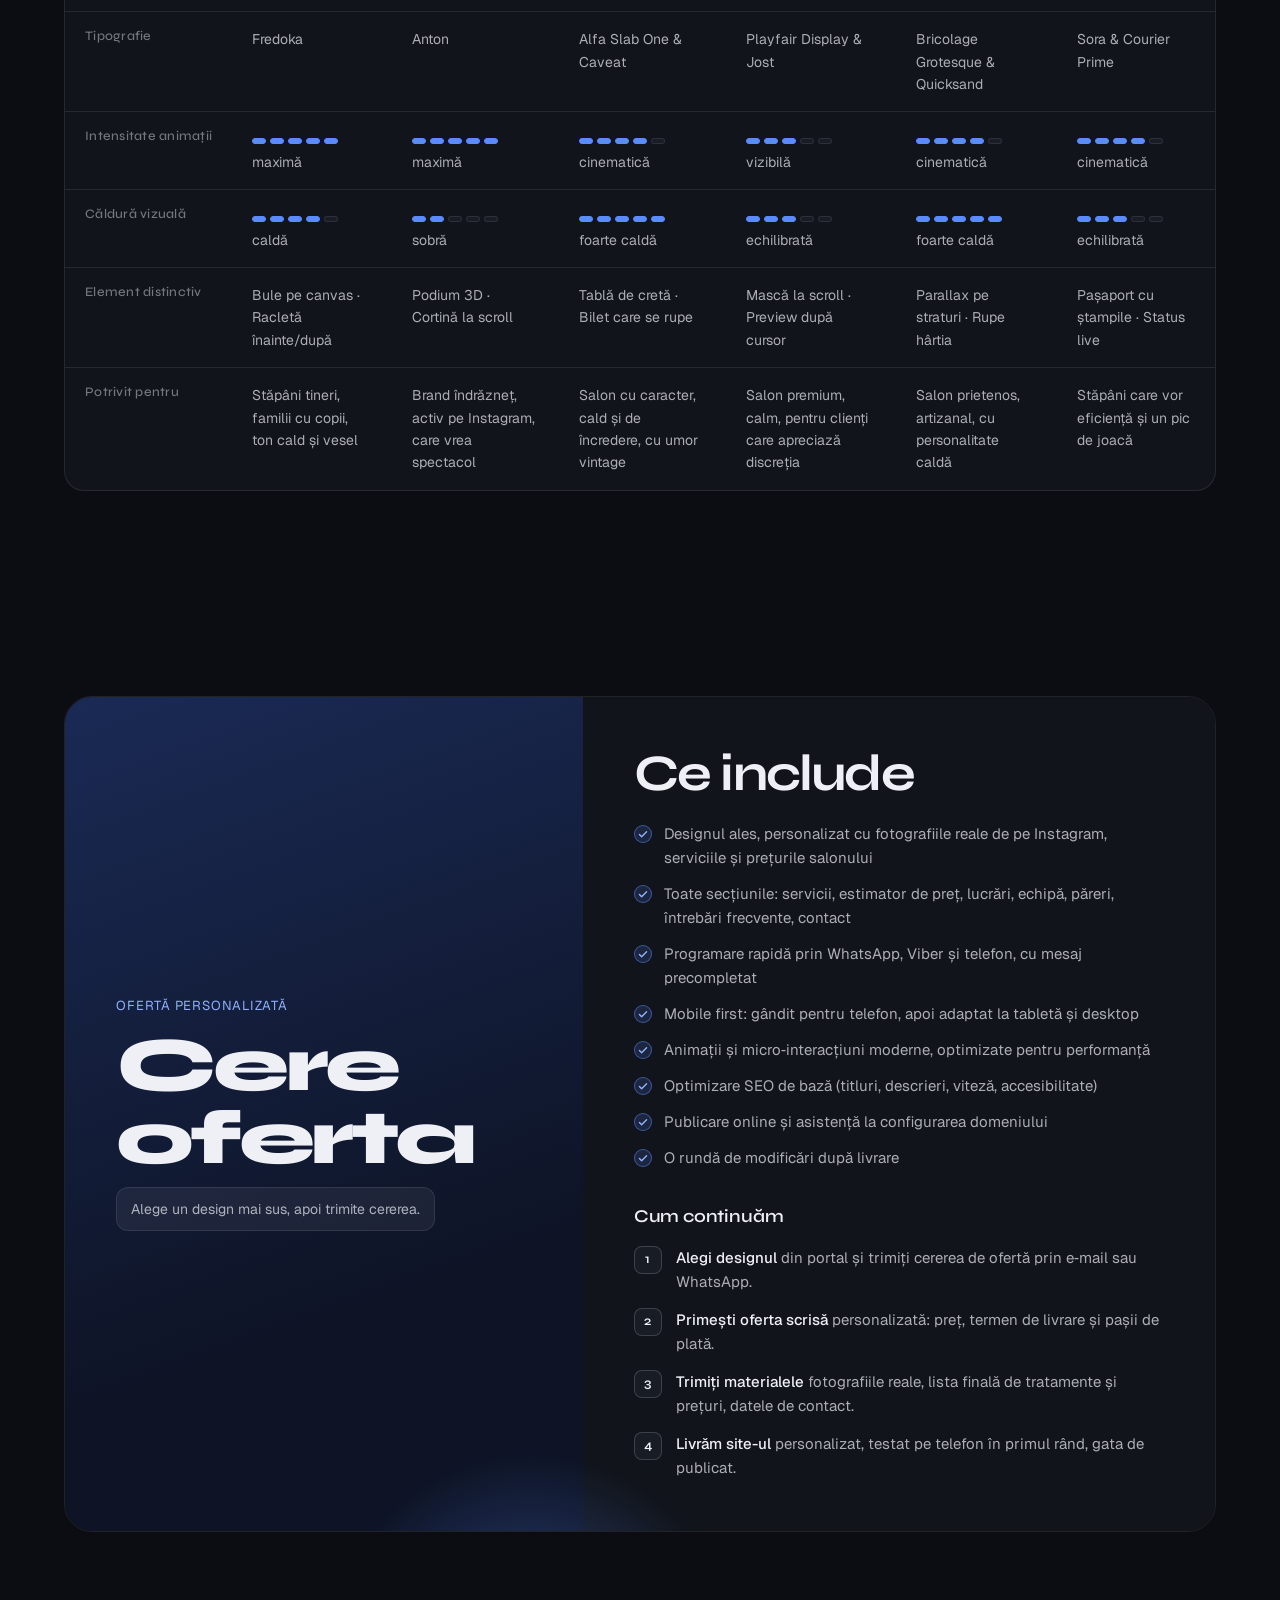
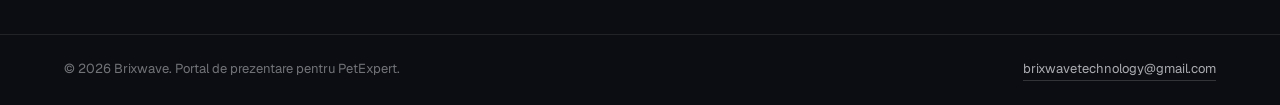
==== commit 38da846b: "Șase design-uri pe paleta logo-ului (crem, maro, alb) + trei stiluri noi - Re-mapare culori: Bubbles" ====
--- a/index.html
+++ b/index.html
@@ -29,16 +29,16 @@
     <div class="hero__bg" aria-hidden="true"></div>
     <p class="hero__hello reveal">Bună, echipa Pet Expert</p>
     <h1 class="hero__title">
-      <span class="lm"><span>Trei direcții de design</span></span>
+      <span class="lm"><span>Șase direcții de design</span></span>
       <span class="lm"><span>pentru <em>Pet Expert.</em></span></span>
     </h1>
-    <p class="hero__lead reveal">Trei site-uri create special pentru un salon de grooming, fiecare cu propria lume și propria mișcare: o baie cu bule care se sparg la atingere, un podium de modă cu cortină și spot de lumină, o frizerie vintage cu neon, tablă de cretă și bilet care se rupe. Toate gândite pentru telefon în primul rând.</p>
+    <p class="hero__lead reveal">Șase site-uri create special pentru un salon de grooming, toate pe paleta logo-ului: crem, maro și alb, cu accente complementare. Fiecare are propria lume și propria mișcare: bule care se sparg, un podium de modă, o frizerie vintage, un boutique discret, hârtie decupată în straturi și un pașaport cu ștampile. Explorați-le și alegeți trei pentru vizionare.</p>
     <div class="hero__cta reveal">
       <a class="btn btn--primary" href="#designs">Vezi design-urile</a>
       <a class="btn" href="#oferta">Ce include oferta</a>
     </div>
     <ul class="hero__facts reveal">
-      <li><b>3</b> variante complete</li>
+      <li><b>6</b> variante complete</li>
       <li><b>Mobile first</b> gândit pentru telefon</li>
       <li><b>Ofertă</b> personalizată, la cerere</li>
     </ul>
--- a/assets/brixwave.css
+++ b/assets/brixwave.css
@@ -0,0 +1,186 @@
+/* ============ BRIXWAVE PORTAL ============ */
+:root{
+  --bg:#0b0d12; --bg-2:#11141b; --bg-3:#181c25; --line:rgba(255,255,255,.09); --line-2:rgba(255,255,255,.16);
+  --fg:#eef0f5; --fg-70:rgba(238,240,245,.7); --fg-45:rgba(238,240,245,.45);
+  --brand:#5b8cff; --brand-2:#8fb0ff; --brand-dim:rgba(91,140,255,.16); --ok:#6ee7b7;
+  --display:"Syne", system-ui, sans-serif; --sans:"Geist", system-ui, -apple-system, sans-serif;
+  --ease-out:cubic-bezier(.23,1,.32,1); --spring:cubic-bezier(.3,1.4,.5,1);
+  --pad:clamp(20px,5vw,80px); --max:1280px; --r:20px;
+}
+*,*::before,*::after{box-sizing:border-box}
+html{scroll-behavior:smooth}
+@media (prefers-reduced-motion:reduce){html{scroll-behavior:auto}}
+body{margin:0;background:var(--bg);color:var(--fg);font:400 16px/1.6 var(--sans);-webkit-font-smoothing:antialiased;overflow-x:hidden}
+a{color:inherit;text-decoration:none}
+ul,ol{margin:0;padding:0;list-style:none}
+h1,h2,h3,p{margin:0}
+em{font-style:normal;color:var(--brand-2)}
+::selection{background:var(--brand);color:#fff}
+:focus-visible{outline:2px solid var(--brand);outline-offset:3px;border-radius:8px}
+.skip{position:absolute;left:-999px;top:8px;padding:8px 12px;background:var(--brand);color:#fff;border-radius:8px;z-index:100}
+.skip:focus{left:8px}
+
+.btn{display:inline-flex;align-items:center;justify-content:center;gap:8px;padding:12px 20px;border-radius:12px;border:1px solid var(--line-2);background:var(--bg-3);color:var(--fg);font:500 14px/1 var(--sans);cursor:pointer;transition:transform .5s var(--spring),background-color .3s,border-color .3s,box-shadow .4s;white-space:nowrap}
+.btn:hover{transform:translateY(-2px);border-color:rgba(255,255,255,.3)}
+.btn:active{transform:scale(.97);transition-duration:.08s}
+.btn--primary{background:var(--brand);border-color:var(--brand);color:#fff;box-shadow:0 10px 30px -14px var(--brand)}
+.btn--primary:hover{background:#6d98ff;box-shadow:0 16px 36px -14px var(--brand)}
+.btn--sm{padding:9px 14px;font-size:13px;border-radius:10px}
+.iconbtn{width:38px;height:38px;border-radius:10px;border:1px solid var(--line-2);background:var(--bg-3);color:var(--fg);font-size:22px;line-height:1;cursor:pointer;transition:background-color .3s,transform .4s var(--spring)}
+.iconbtn:hover{background:#222735;transform:rotate(90deg)}
+
+/* header */
+.hdr{position:sticky;top:0;z-index:40;display:flex;align-items:center;justify-content:space-between;gap:20px;padding:14px var(--pad);background:rgba(11,13,18,.78);backdrop-filter:blur(12px);-webkit-backdrop-filter:blur(12px);border-bottom:1px solid var(--line)}
+.logo{display:flex;align-items:center;gap:10px;font:700 18px/1 var(--display);letter-spacing:-.02em}
+.logo__mark{width:28px;height:28px;color:var(--brand)}
+.hdr__for{font-size:14px;color:var(--fg-70)}
+.hdr__for b{color:var(--fg);font-weight:500}
+.hdr__price{display:inline-flex;align-items:baseline;gap:8px;padding:8px 14px;border-radius:999px;background:var(--brand-dim);border:1px solid rgba(91,140,255,.35);color:var(--brand-2);font:600 14px/1 var(--display);transition:background-color .3s}
+.hdr__price small{font:400 12px/1 var(--sans);color:var(--fg-70)}
+.hdr__price:hover{background:rgba(91,140,255,.26)}
+@media (max-width:760px){.hdr__for{display:none}}
+
+/* hero */
+.hero{position:relative;max-width:var(--max);margin:0 auto;padding:clamp(64px,10vw,140px) var(--pad) clamp(56px,8vw,96px);overflow:hidden}
+.hero__bg{position:absolute;inset:auto -20% -40% -20%;height:70%;background:radial-gradient(50% 60% at 50% 100%,rgba(91,140,255,.22),transparent 70%);pointer-events:none;z-index:-1}
+.hero__hello{font:500 14px/1 var(--sans);letter-spacing:.06em;text-transform:uppercase;color:var(--brand-2);margin-bottom:22px}
+.hero__title{font:700 clamp(40px,7vw,96px)/.98 var(--display);letter-spacing:-.04em;text-wrap:balance}
+.lm{display:block;overflow:hidden;padding-bottom:.1em;margin-bottom:-.1em}
+.lm>span{display:block;transform:translateY(110%);transition:transform 1.1s var(--ease-out)}
+.hero.is-in .lm>span{transform:none}.hero.is-in .lm:nth-child(2)>span{transition-delay:.1s}
+.hero__lead{margin-top:28px;max-width:62ch;font-size:clamp(16px,1.2vw,19px);color:var(--fg-70);transition-delay:.3s}
+.hero__cta{display:flex;flex-wrap:wrap;gap:12px;margin-top:32px;transition-delay:.4s}
+.hero__facts{display:flex;flex-wrap:wrap;gap:12px 36px;margin-top:clamp(40px,5vw,64px);padding-top:24px;border-top:1px solid var(--line);color:var(--fg-70);font-size:14px;transition-delay:.5s}
+.hero__facts b{font:700 18px/1 var(--display);color:var(--fg);margin-right:6px;letter-spacing:-.02em}
+
+/* sections */
+section{padding:clamp(56px,8vw,110px) var(--pad)}
+.sec-head{max-width:var(--max);margin:0 auto clamp(28px,4vw,48px)}
+.sec-head h2,.offer h2{font:700 clamp(30px,4vw,52px)/1.02 var(--display);letter-spacing:-.035em;text-wrap:balance}
+.sec-head p{margin-top:14px;color:var(--fg-70);max-width:64ch}
+.sec-head p b{color:var(--fg);font-weight:500}
+
+/* cards */
+.cards{display:grid;grid-template-columns:repeat(3,1fr);gap:clamp(14px,2vw,24px);max-width:var(--max);margin:0 auto}
+.card{position:relative;display:flex;flex-direction:column;border-radius:var(--r);background:var(--bg-2);border:1px solid var(--line);overflow:hidden;transition:transform .7s var(--ease-out),border-color .4s,box-shadow .7s}
+.card:hover{transform:translateY(-6px);border-color:var(--line-2);box-shadow:0 40px 80px -40px rgba(0,0,0,.8)}
+.card.is-chosen{border-color:var(--brand);box-shadow:0 0 0 1px var(--brand),0 40px 80px -40px rgba(91,140,255,.5)}
+.card__preview{position:relative;aspect-ratio:16/10;overflow:hidden;background:var(--bg-3);cursor:zoom-in}
+.card__preview iframe{position:absolute;left:0;top:0;width:1440px;height:900px;border:0;transform-origin:0 0;pointer-events:none;background:#fff}
+.card__preview::after{content:"Deschide preview";position:absolute;left:50%;top:50%;transform:translate(-50%,-50%) translateY(8px);padding:10px 16px;border-radius:999px;background:rgba(11,13,18,.85);border:1px solid var(--line-2);font:500 13px/1 var(--sans);opacity:0;transition:opacity .3s,transform .5s var(--ease-out);backdrop-filter:blur(8px)}
+.card__preview:hover::after{opacity:1;transform:translate(-50%,-50%)}
+.card__badge{position:absolute;left:14px;top:14px;z-index:2;padding:6px 10px;border-radius:999px;background:rgba(11,13,18,.7);border:1px solid var(--line-2);font:600 11px/1 var(--display);letter-spacing:.08em;text-transform:uppercase;backdrop-filter:blur(8px)}
+.card.is-chosen .card__badge{background:var(--brand);border-color:var(--brand);color:#fff}
+.card__body{padding:22px;display:flex;flex-direction:column;gap:14px;flex:1}
+.card__head{display:flex;justify-content:space-between;align-items:flex-start;gap:12px}
+.card__name{font:700 clamp(22px,1.8vw,26px)/1.1 var(--display);letter-spacing:-.03em}
+.card__vibe{font-size:13px;color:var(--fg-45);margin-top:4px}
+.card__swatches{display:flex;gap:6px;flex:none;padding-top:4px}
+.card__swatches i{width:16px;height:16px;border-radius:50%;border:1px solid rgba(255,255,255,.15)}
+.card__desc{color:var(--fg-70);font-size:15px}
+.card__tags{display:flex;flex-wrap:wrap;gap:6px}
+.card__tags li{font-size:12px;padding:5px 9px;border-radius:999px;background:var(--bg-3);border:1px solid var(--line);color:var(--fg-70)}
+.card__actions{display:grid;grid-template-columns:1fr 1fr;gap:10px;margin-top:auto;padding-top:8px}
+.card__price{display:flex;justify-content:space-between;align-items:baseline;padding-top:14px;border-top:1px solid var(--line);font-size:13px;color:var(--fg-45)}
+.card__price b{font:700 18px/1 var(--display);color:var(--fg);letter-spacing:-.02em}
+.card.reveal{transform:translateY(28px)}
+@media (max-width:1000px){.cards{grid-template-columns:1fr;max-width:640px}}
+.designs__note{max-width:var(--max);margin:24px auto 0;font-size:13px;color:var(--fg-45)}
+.designs__note a{color:var(--brand-2);border-bottom:1px solid rgba(143,176,255,.4)}
+
+/* compare table */
+.table-wrap{max-width:var(--max);margin:0 auto;overflow-x:auto;border:1px solid var(--line);border-radius:var(--r);background:var(--bg-2)}
+.tbl{width:100%;border-collapse:collapse;min-width:680px}
+.tbl th,.tbl td{padding:16px 20px;text-align:left;vertical-align:top;border-bottom:1px solid var(--line);font-size:14px}
+.tbl th{font:600 13px/1.3 var(--display);letter-spacing:.02em;color:var(--fg)}
+.tbl thead th{color:var(--brand-2);border-bottom:1px solid var(--line-2)}
+.tbl tbody th{color:var(--fg-45);font-weight:500;white-space:nowrap}
+.tbl tr:last-child td,.tbl tr:last-child th{border-bottom:0}
+.tbl td{color:var(--fg-70)}
+.tbl .meter{display:inline-flex;gap:4px;vertical-align:middle;margin-right:8px}
+.tbl .meter i{width:14px;height:6px;border-radius:3px;background:var(--bg-3);border:1px solid var(--line)}
+.tbl .meter i.on{background:var(--brand);border-color:var(--brand)}
+
+/* offer */
+.offer__card{display:grid;grid-template-columns:.9fr 1.1fr;max-width:var(--max);margin:0 auto;border-radius:28px;overflow:hidden;border:1px solid var(--line)}
+.offer__price{padding:clamp(28px,4vw,56px);background:linear-gradient(160deg,#1a2a55,#0e1426 70%);display:flex;flex-direction:column;justify-content:center;gap:12px;position:relative}
+.offer__price::after{content:"";position:absolute;right:-30%;bottom:-40%;width:80%;aspect-ratio:1;border-radius:50%;background:radial-gradient(circle,rgba(91,140,255,.4),transparent 70%);pointer-events:none}
+.offer__label{font-size:13px;letter-spacing:.06em;text-transform:uppercase;color:var(--brand-2)}
+.offer__amount{font:800 clamp(44px,6vw,80px)/.95 var(--display);letter-spacing:-.05em}
+.offer__amount small{font:600 clamp(20px,2vw,28px)/1 var(--display);color:var(--fg-70);margin-left:6px;letter-spacing:0}
+.offer__hint{font-size:14px;color:var(--fg-70);padding:10px 14px;border-radius:12px;background:rgba(255,255,255,.06);border:1px solid var(--line);align-self:flex-start;position:relative;z-index:1}
+.offer__hint.is-chosen{color:var(--ok);border-color:rgba(110,231,183,.35);background:rgba(110,231,183,.08)}
+.offer__body{padding:clamp(28px,4vw,56px);background:var(--bg-2)}
+.offer__body h3{margin-top:36px;font:600 18px/1.2 var(--display);letter-spacing:-.01em}
+.offer__list{display:grid;gap:12px;margin-top:22px}
+.offer__list li{display:flex;gap:12px;color:var(--fg-70);font-size:15px}
+.offer__list li::before{content:"";flex:none;width:18px;height:18px;margin-top:3px;border-radius:50%;background:var(--brand-dim);border:1px solid rgba(91,140,255,.5);background-image:url("data:image/svg+xml,%3Csvg xmlns='http://www.w3.org/2000/svg' viewBox='0 0 18 18'%3E%3Cpath d='M5 9.5l2.5 2.5L13 6.5' fill='none' stroke='%238fb0ff' stroke-width='1.6' stroke-linecap='round' stroke-linejoin='round'/%3E%3C/svg%3E")}
+.offer__steps{display:grid;gap:14px;margin-top:18px;counter-reset:st}
+.offer__steps li{display:grid;grid-template-columns:auto 1fr;gap:14px;align-items:start;color:var(--fg-70);font-size:15px}
+.offer__steps li::before{counter-increment:st;content:counter(st);width:28px;height:28px;border-radius:8px;background:var(--bg-3);border:1px solid var(--line-2);display:grid;place-items:center;font:600 13px/1 var(--display);color:var(--fg)}
+.offer__steps b{color:var(--fg);font-weight:500}
+@media (max-width:900px){.offer__card{grid-template-columns:1fr}}
+
+.ftr{display:flex;justify-content:space-between;flex-wrap:wrap;gap:10px;padding:24px var(--pad);border-top:1px solid var(--line);font-size:13px;color:var(--fg-45)}
+.ftr a{color:var(--fg-70);border-bottom:1px solid var(--line-2)}
+
+/* viewer */
+.viewer{position:fixed;inset:0;z-index:80;background:var(--bg);display:flex;flex-direction:column;animation:fade .3s ease}
+.viewer[hidden]{display:none}
+@keyframes fade{from{opacity:0}}
+.viewer__bar{display:flex;align-items:center;justify-content:space-between;gap:16px;padding:12px var(--pad);border-bottom:1px solid var(--line);background:var(--bg-2)}
+.viewer__title{font:700 16px/1.2 var(--display);letter-spacing:-.02em}
+.viewer__title small{display:block;font:400 12px/1.2 var(--sans);color:var(--fg-45);margin-top:3px}
+.viewer__devices{display:flex;padding:4px;border-radius:12px;background:var(--bg-3);border:1px solid var(--line)}
+.seg{padding:7px 14px;border-radius:9px;border:0;background:none;color:var(--fg-70);font:500 13px/1 var(--sans);cursor:pointer;transition:background-color .3s,color .3s}
+.seg.is-on{background:var(--brand);color:#fff}
+.viewer__actions{display:flex;gap:8px;align-items:center}
+.viewer__stage{flex:1;display:grid;place-items:center;padding:16px;background:radial-gradient(60% 50% at 50% 0%,rgba(91,140,255,.12),transparent 70%)}
+.viewer__stage iframe{width:100%;height:100%;border:0;border-radius:16px;background:#fff;box-shadow:0 40px 100px -40px rgba(0,0,0,.9);transition:width .6s var(--ease-out),height .6s var(--ease-out),border-radius .6s}
+.viewer__stage.is-mobile iframe{width:390px;height:min(844px,100%);border-radius:36px;border:8px solid #1c2130}
+@media (max-width:820px){.viewer__devices,.viewer__title small,#viewer-open{display:none}.viewer__stage{padding:0}.viewer__stage iframe{border-radius:0}}
+
+/* modal */
+.modal{position:fixed;inset:0;z-index:90;display:grid;place-items:center;padding:20px;background:rgba(5,6,9,.7);backdrop-filter:blur(10px);-webkit-backdrop-filter:blur(10px);animation:fade .3s ease}
+.modal[hidden]{display:none}
+.modal__card{position:relative;width:min(560px,100%);max-height:92vh;overflow:auto;padding:clamp(24px,4vw,40px);border-radius:24px;background:var(--bg-2);border:1px solid var(--line-2);box-shadow:0 60px 120px -50px rgba(0,0,0,.9);animation:pop .6s var(--ease-out)}
+@keyframes pop{from{opacity:0;transform:translateY(16px) scale(.98)}}
+.modal__close{position:absolute;right:16px;top:16px}
+.modal__kicker-free{font-size:13px;letter-spacing:.06em;text-transform:uppercase;color:var(--brand-2)}
+.modal__title{margin-top:8px;font:700 clamp(28px,4vw,40px)/1.05 var(--display);letter-spacing:-.035em}
+.modal__desc{margin-top:12px;color:var(--fg-70);font-size:15px}
+.modal__price{display:grid;gap:4px;margin-top:24px;padding:18px 20px;border-radius:16px;background:linear-gradient(160deg,#1a2a55,#0e1426);border:1px solid rgba(91,140,255,.35)}
+.modal__price span{font-size:13px;color:var(--fg-70)}
+.modal__price b{font:800 clamp(34px,5vw,48px)/1 var(--display);letter-spacing:-.04em}
+.modal__list{display:grid;gap:8px;margin-top:20px;font-size:14px;color:var(--fg-70)}
+.modal__list li{display:flex;gap:10px}
+.modal__list li::before{content:"";flex:none;width:6px;height:6px;border-radius:50%;background:var(--brand);margin-top:9px}
+.modal__actions{display:grid;grid-template-columns:1fr 1fr;gap:10px;margin-top:24px}
+.modal__actions .btn{padding:14px 16px;white-space:normal;text-align:center}
+.modal__actions .btn[hidden]{display:none}
+.modal__actions:has(.btn[hidden]){grid-template-columns:1fr}
+.modal__foot{margin-top:14px;font-size:12px;color:var(--fg-45)}
+@media (max-width:520px){.modal__actions{grid-template-columns:1fr}}
+
+/* reveals */
+.reveal{opacity:0;transform:translateY(18px);transition:opacity .8s ease,transform .9s var(--ease-out)}
+.reveal.is-in{opacity:1;transform:none}
+@media (prefers-reduced-motion:reduce){.reveal,.card.reveal{opacity:1;transform:none;transition:none}.lm>span{transform:none;transition:none}.viewer,.modal,.modal__card{animation:none}}
+
+/* mobile-first touch refinements */
+@media (max-width:760px){
+  .hdr{padding:10px 16px}
+  .hero{padding-top:40px}
+  .hero__title{font-size:clamp(36px,11vw,48px)}
+  .btn{min-height:48px}
+  .card__actions{grid-template-columns:1fr}
+  .card__actions .btn{min-height:50px}
+  .cards{gap:14px}
+  .tbl th,.tbl td{padding:12px 14px;font-size:13px}
+  .modal{align-items:end;padding:0}
+  .modal__card{border-radius:24px 24px 0 0;max-height:92vh;padding-bottom:calc(24px + env(safe-area-inset-bottom))}
+}
+
+/* 6 designs: two rows of three, and a wider comparison table */
+@media (min-width:1001px){.cards{grid-template-columns:repeat(3,1fr)}}
+.tbl{min-width:1080px}
